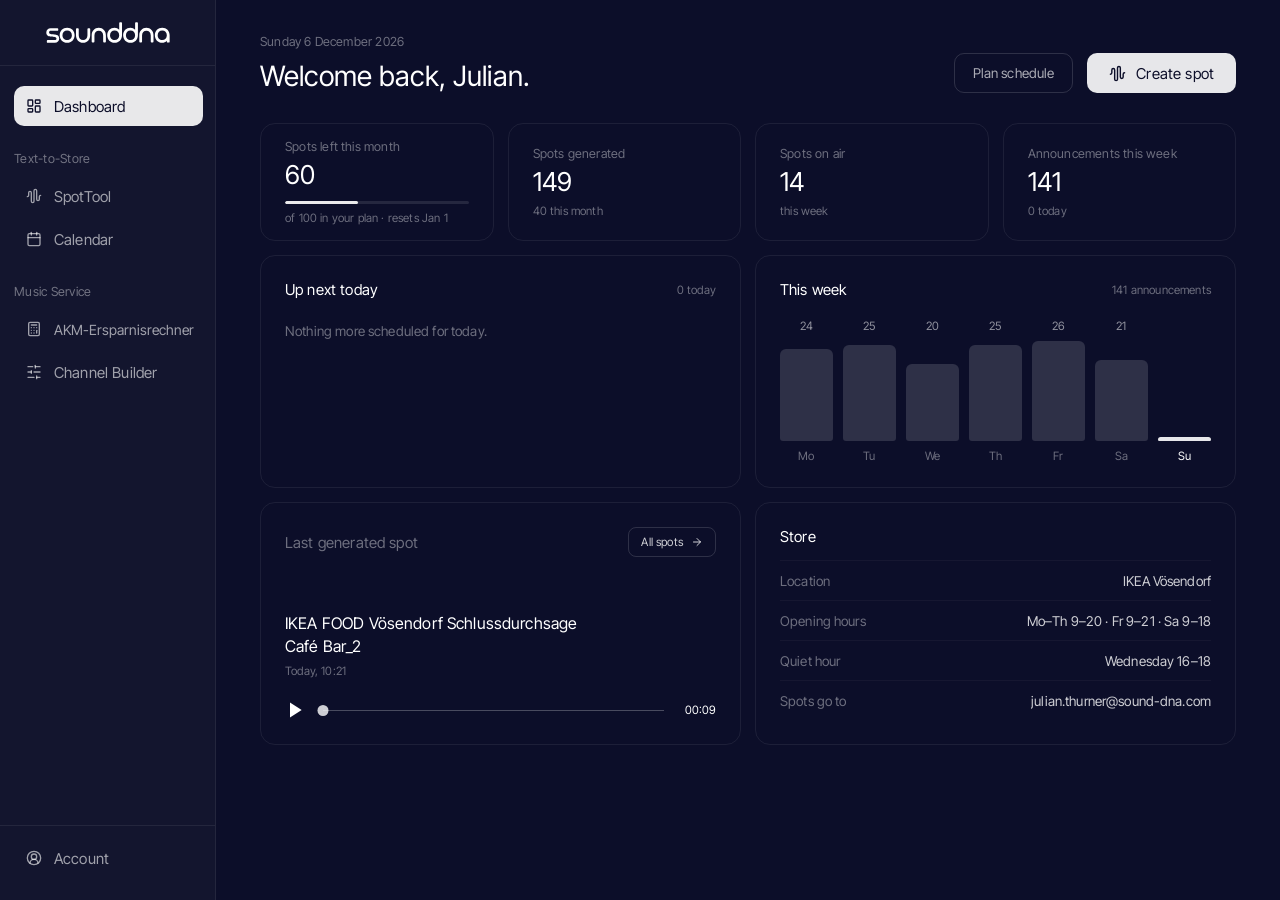
==== index.html @ 96248648 "Channel Builder: full-width character sliders, no Genres step, collapsible details - Character spect" ====
<!DOCTYPE html>
<html lang="en">
<head>
  <meta charset="UTF-8">
  <meta name="viewport" content="width=device-width, initial-scale=1.0">
  <title>SpotTool – sounddna</title>
  <link rel="preconnect" href="https://fonts.googleapis.com">
  <link rel="preconnect" href="https://fonts.gstatic.com" crossorigin>
  <link href="https://fonts.googleapis.com/css2?family=Inter+Tight:wght@400&display=swap" rel="stylesheet">
  <link rel="stylesheet" href="css/tokens.css">
  <link rel="stylesheet" href="css/base.css">
  <link rel="stylesheet" href="css/creation.css">
  <link rel="stylesheet" href="css/calendar.css">
  <link rel="stylesheet" href="css/account.css">
  <link rel="stylesheet" href="css/home.css">
  <link rel="stylesheet" href="css/akm.css">
  <link rel="stylesheet" href="css/channel.css">
  <link rel="stylesheet" href="css/login.css">
</head>
<body>

  <!-- ============ ICON-SPRITE (lucide) – wird per <use href="#i-…"> referenziert ============ -->
  <svg class="sprite" aria-hidden="true">
    <!-- Dashboard-Icon: Lucide „layout-dashboard“ -->
    <symbol id="i-dashboard" viewBox="0 0 24 24"><rect width="7" height="9" x="3" y="3" rx="1"/><rect width="7" height="5" x="14" y="3" rx="1"/><rect width="7" height="9" x="14" y="12" rx="1"/><rect width="7" height="5" x="3" y="16" rx="1"/></symbol>
    <symbol id="i-wave" viewBox="0 0 24 24"><path d="M2 13a2 2 0 0 0 2-2V7a2 2 0 0 1 4 0v13a2 2 0 0 0 4 0V4a2 2 0 0 1 4 0v13a2 2 0 0 0 4 0v-4a2 2 0 0 1 2-2"/></symbol>
    <symbol id="i-gantt" viewBox="0 0 24 24"><path d="M10 6h8"/><path d="M12 16h6"/><path d="M8 11h7"/><path d="M3 3v16a2 2 0 0 0 2 2h16"/></symbol>
    <symbol id="i-calendar" viewBox="0 0 24 24"><path d="M8 2v4"/><path d="M16 2v4"/><rect width="18" height="18" x="3" y="4" rx="2"/><path d="M3 10h18"/></symbol>
    <symbol id="i-user" viewBox="0 0 24 24"><path d="M18 20a6 6 0 0 0-12 0"/><circle cx="12" cy="10" r="4"/><circle cx="12" cy="12" r="10"/></symbol>
    <symbol id="i-panel" viewBox="0 0 24 24"><rect width="18" height="18" x="3" y="3" rx="2"/><path d="M9 3v18"/><path d="m14 9 3 3-3 3"/></symbol>
    <symbol id="i-x" viewBox="0 0 24 24"><path d="M18 6 6 18"/><path d="m6 6 12 12"/></symbol>
    <symbol id="i-plus" viewBox="0 0 24 24"><path d="M5 12h14"/><path d="M12 5v14"/></symbol>
    <symbol id="i-minus" viewBox="0 0 24 24"><path d="M5 12h14"/></symbol>
    <symbol id="i-check" viewBox="0 0 24 24"><path d="M20 6 9 17l-5-5"/></symbol>
    <symbol id="i-alert" viewBox="0 0 24 24"><circle cx="12" cy="12" r="10"/><line x1="12" x2="12" y1="8" y2="12"/><line x1="12" x2="12.01" y1="16" y2="16"/></symbol>
    <symbol id="i-arrow-right" viewBox="0 0 24 24"><path d="M5 12h14"/><path d="m12 5 7 7-7 7"/></symbol>
    <symbol id="i-arrow-up-right" viewBox="0 0 24 24"><path d="M7 7h10v10"/><path d="M7 17 17 7"/></symbol>
    <symbol id="i-chevron-left" viewBox="0 0 24 24"><path d="m15 18-6-6 6-6"/></symbol>
    <symbol id="i-chevron-right" viewBox="0 0 24 24"><path d="m9 18 6-6-6-6"/></symbol>
    <symbol id="i-chevron-up" viewBox="0 0 24 24"><path d="m18 15-6-6-6 6"/></symbol>
    <symbol id="i-chevron-down" viewBox="0 0 24 24"><path d="m6 9 6 6 6-6"/></symbol>
    <symbol id="i-chevrons-down-up" viewBox="0 0 24 24"><path d="m7 20 5-5 5 5"/><path d="m7 4 5 5 5-5"/></symbol>
    <symbol id="i-chevrons-up-down" viewBox="0 0 24 24"><path d="m7 15 5 5 5-5"/><path d="m7 9 5-5 5 5"/></symbol>
    <symbol id="i-search" viewBox="0 0 24 24"><path d="m21 21-4.34-4.34"/><circle cx="11" cy="11" r="8"/></symbol>
    <symbol id="i-send" viewBox="0 0 24 24"><path d="M14.536 21.686a.5.5 0 0 0 .937-.024l6.5-19a.496.496 0 0 0-.635-.635l-19 6.5a.5.5 0 0 0-.024.937l7.93 3.18a2 2 0 0 1 1.112 1.11z"/><path d="m21.854 2.147-10.94 10.939"/></symbol>
    <symbol id="i-kebab" viewBox="0 0 24 24"><circle cx="12" cy="12" r="1"/><circle cx="12" cy="5" r="1"/><circle cx="12" cy="19" r="1"/></symbol>
    <symbol id="i-reuse" viewBox="0 0 24 24"><path d="M3 12a9 9 0 1 0 9-9 9.75 9.75 0 0 0-6.74 2.74L3 8"/><path d="M3 3v5h5"/></symbol>
    <symbol id="i-trash" viewBox="0 0 24 24"><path d="M10 11v6"/><path d="M14 11v6"/><path d="M19 6v14a2 2 0 0 1-2 2H7a2 2 0 0 1-2-2V6"/><path d="M3 6h18"/><path d="M8 6V4a2 2 0 0 1 2-2h4a2 2 0 0 1 2 2v2"/></symbol>
    <symbol id="i-pencil" viewBox="0 0 24 24"><path d="M21.174 6.812a1 1 0 0 0-3.986-3.987L3.842 16.174a2 2 0 0 0-.5.83l-1.321 4.352a.5.5 0 0 0 .623.622l4.353-1.32a2 2 0 0 0 .83-.497z"/><path d="m15 5 4 4"/></symbol>
    <symbol id="i-copy" viewBox="0 0 24 24"><rect width="14" height="14" x="8" y="8" rx="2"/><path d="M4 16c-1.1 0-2-.9-2-2V4c0-1.1.9-2 2-2h10c1.1 0 2 .9 2 2"/></symbol>
    <symbol id="i-lock" viewBox="0 0 24 24"><rect width="18" height="11" x="3" y="11" rx="2"/><path d="M7 11V7a5 5 0 0 1 10 0v4"/></symbol>
    <symbol id="i-infinity" viewBox="0 0 24 24"><path d="M6 16c5 0 7-8 12-8a4 4 0 0 1 0 8c-5 0-7-8-12-8a4 4 0 1 0 0 8"/></symbol>
    <symbol id="i-calculator" viewBox="0 0 24 24"><rect width="16" height="20" x="4" y="2" rx="2"/><line x1="8" x2="16" y1="6" y2="6"/><line x1="16" x2="16" y1="14" y2="18"/><path d="M16 10h.01"/><path d="M12 10h.01"/><path d="M8 10h.01"/><path d="M12 14h.01"/><path d="M8 14h.01"/><path d="M12 18h.01"/><path d="M8 18h.01"/></symbol>
    <symbol id="i-sliders" viewBox="0 0 24 24"><line x1="21" x2="14" y1="4" y2="4"/><line x1="10" x2="3" y1="4" y2="4"/><line x1="21" x2="12" y1="12" y2="12"/><line x1="8" x2="3" y1="12" y2="12"/><line x1="21" x2="16" y1="20" y2="20"/><line x1="12" x2="3" y1="20" y2="20"/><line x1="14" x2="14" y1="2" y2="6"/><line x1="8" x2="8" y1="10" y2="14"/><line x1="16" x2="16" y1="18" y2="22"/></symbol>
    <symbol id="i-bag" viewBox="0 0 24 24"><path d="M6 2 3 6v14a2 2 0 0 0 2 2h14a2 2 0 0 0 2-2V6l-3-4Z"/><path d="M3 6h18"/><path d="M16 10a4 4 0 0 1-8 0"/></symbol>
    <symbol id="i-utensils" viewBox="0 0 24 24"><path d="M3 2v7c0 1.1.9 2 2 2h4a2 2 0 0 0 2-2V2"/><path d="M7 2v20"/><path d="M21 15V2a5 5 0 0 0-5 5v6c0 1.1.9 2 2 2h3Zm0 0v7"/></symbol>
    <symbol id="i-bed" viewBox="0 0 24 24"><path d="M2 20v-8a2 2 0 0 1 2-2h16a2 2 0 0 1 2 2v8"/><path d="M4 10V6a2 2 0 0 1 2-2h12a2 2 0 0 1 2 2v4"/><path d="M12 4v6"/><path d="M2 18h20"/></symbol>
    <symbol id="i-parking" viewBox="0 0 24 24"><rect width="18" height="18" x="3" y="3" rx="2"/><path d="M9 17V7h4a3 3 0 0 1 0 6H9"/></symbol>
    <symbol id="i-building" viewBox="0 0 24 24"><path d="M6 22V4a2 2 0 0 1 2-2h8a2 2 0 0 1 2 2v18Z"/><path d="M6 12H4a2 2 0 0 0-2 2v6a2 2 0 0 0 2 2h2"/><path d="M18 9h2a2 2 0 0 1 2 2v9a2 2 0 0 1-2 2h-2"/><path d="M10 6h4"/><path d="M10 10h4"/><path d="M10 14h4"/><path d="M10 18h4"/></symbol>
    <symbol id="i-logout" viewBox="0 0 24 24"><path d="M9 21H5a2 2 0 0 1-2-2V5a2 2 0 0 1 2-2h4"/><polyline points="16 17 21 12 16 7"/><line x1="21" x2="9" y1="12" y2="12"/></symbol>
    <!-- Player (gefüllt) -->
    <symbol id="i-play" viewBox="0 0 24 24"><polygon points="6 3 20 12 6 21 6 3"/></symbol>
    <symbol id="i-pause" viewBox="0 0 24 24"><rect x="5" y="4" width="4.5" height="16" rx="1.5"/><rect x="14.5" y="4" width="4.5" height="16" rx="1.5"/></symbol>
  </svg>

  <!-- Mobile: Kopfleiste mit Menü-Button -->
  <div class="mobile-bar">
    <button class="mobile-bar__menu" id="mobile-menu" aria-label="Open menu">
      <svg class="icon"><use href="#i-panel"/></svg>
    </button>
    <img class="mobile-bar__logo" src="assets/logo.svg" alt="sounddna">
  </div>
  <div class="sidebar-backdrop" id="sidebar-backdrop"></div>

  <!-- ============ SIDEBAR ============ -->
  <aside class="sidebar" id="sidebar">
    <div class="sidebar__brand">
      <img class="sidebar__logo" src="assets/logo.svg" alt="sounddna">
    </div>

    <nav class="sidebar__nav">
      <button class="nav-item" data-view="home">
        <svg class="icon"><use href="#i-dashboard"/></svg>
        <span>Dashboard</span>
      </button>

      <p class="sidebar__section-label">Text-to-Store</p>

      <button class="nav-item is-active" data-view="spot-creation">
        <svg class="icon"><use href="#i-wave"/></svg>
        <span>SpotTool</span>
        <span class="nav-item__dot" title="Draft in progress"></span>
      </button>

      <button class="nav-item" data-view="calendar">
        <svg class="icon"><use href="#i-calendar"/></svg>
        <span>Calendar</span>
        <span class="nav-item__dot" title="Unsaved changes"></span>
      </button>

      <p class="sidebar__section-label">Music Service</p>

      <button class="nav-item" data-view="akm">
        <svg class="icon"><use href="#i-calculator"/></svg>
        <span>AKM-Ersparnisrechner</span>
      </button>

      <button class="nav-item" data-view="channel">
        <svg class="icon"><use href="#i-sliders"/></svg>
        <span>Channel Builder</span>
      </button>
    </nav>

    <div class="sidebar__bottom">
      <button class="nav-item" data-view="account">
        <svg class="icon"><use href="#i-user"/></svg>
        <span>Account</span>
      </button>
    </div>
  </aside>

  <!-- ============ MAIN ============ -->
  <main class="main">

    <!-- Dashboard -->
    <section class="home-view" data-screen="home" hidden>

      <div class="home-hero">
        <div>
          <p class="home-hero__date" id="home-date"></p>
          <h1 class="home-hero__title">Welcome back, Julian.</h1>
        </div>
        <div class="home-hero__actions">
          <button class="ghost-btn" data-go="calendar">Plan schedule</button>
          <button class="primary-btn primary-btn--small" data-go="spot-creation">
            <svg class="icon"><use href="#i-wave"/></svg>
            Create spot
          </button>
        </div>
      </div>

      <div class="home-stats" id="home-stats"></div>

      <div class="home-grid">
        <section class="home-card">
          <div class="home-card__head">
            <h2 class="home-card__title">Up next today</h2>
            <span class="home-card__meta" id="home-today-count"></span>
          </div>
          <div class="home-next" id="home-next"></div>
        </section>

        <section class="home-card">
          <div class="home-card__head">
            <h2 class="home-card__title">This week</h2>
            <span class="home-card__meta" id="home-week-total"></span>
          </div>
          <div class="home-chart" id="home-chart"></div>
        </section>

        <section class="home-card">
          <div class="home-card__head">
            <h2 class="home-card__title home-card__title--soft">Last generated spot</h2>
            <button class="ghost-btn ghost-btn--sm" data-go="spot-creation">
              All spots
              <svg class="icon"><use href="#i-arrow-right"/></svg>
            </button>
          </div>
          <div class="home-last" id="home-last"></div>
        </section>

        <section class="home-card">
          <div class="home-card__head">
            <h2 class="home-card__title">Store</h2>
          </div>
          <div class="acc-row"><span class="acc-row__label">Location</span><span class="acc-row__value" id="home-location"></span></div>
          <div class="acc-row"><span class="acc-row__label">Opening hours</span><span class="acc-row__value" id="home-hours"></span></div>
          <div class="acc-row"><span class="acc-row__label">Quiet hour</span><span class="acc-row__value" id="home-quiet"></span></div>
          <div class="acc-row"><span class="acc-row__label">Spots go to</span><span class="acc-row__value">julian.thurner@sound-dna.com</span></div>
        </section>
      </div>

    </section>

    <!-- Spot Creation -->
    <section class="creation-view" data-screen="creation">

      <p class="recipient-line">
        <span class="recipient-line__label">Spots go to</span>
        <span class="recipient-line__name">Julian Thurner</span>
        <span class="recipient-line__sep">·</span>
        <span class="recipient-line__email">julian.thurner@sound-dna.com</span>
      </p>

      <div class="creation-block" id="creation-block">

      <div class="creation-toolbar">
        <button class="ghost-btn ghost-btn--sm" id="composer-clear" type="button">
          <svg class="icon"><use href="#i-x"/></svg>
          Clear all
        </button>
      </div>

      <div class="title-field">
        <label class="title-field__label" for="spot-title">Title</label>
        <input class="title-field__input" id="spot-title" type="text" placeholder="Enter your Title here..." autocomplete="off" value="IKEA Family Angebot RIAN Beistelltisch">
      </div>

      <div class="lang-block">
        <p class="lang-block__label" id="first-lang-label">First Language</p>
        <textarea class="lang-block__textarea" id="text-first" rows="1" spellcheck="false" placeholder="Write your announcement here..." aria-labelledby="first-lang-label">Liebe IKEA Kundin, lieber IKEA Kunde!
Entdecke jede Woche ein neues Angebot für IKEA Family Mitglieder. RIAN, Beistelltisch um nur € 9,99 statt um € 29,99. Das und viele weitere Angebote findest du unter ikea.at/Vösendorf.
Lebe Smart!</textarea>
      </div>

      <button class="lang-toggle" id="lang-toggle" aria-expanded="true" aria-controls="second-lang-area">
        <span class="lang-toggle__line"></span>
        <svg class="icon lang-toggle__icon" id="lang-toggle-icon"><use href="#i-minus"/></svg>
        <span class="lang-toggle__label">Second Language</span>
        <span class="lang-toggle__line"></span>
      </button>

      <div class="collapse lang-collapse is-open" id="second-lang-area">
        <div class="collapse__inner">
          <div class="lang-block">
            <p class="lang-block__label" id="second-lang-label">Second Language</p>
            <textarea class="lang-block__textarea" id="text-second" rows="1" spellcheck="false" placeholder="Write your announcement in the second language here..." aria-labelledby="second-lang-label">Dear IKEA customer!
Discover a new offer for IKEA Family members every week. RIAN side table for only € 9.99 instead of € 29.99. Find this and many more offers at ikea.at/Vösendorf.
Lebe Smart!</textarea>
          </div>
        </div>
      </div>

      <div class="composer__footer">
        <div class="composer__stats">
          <span id="composer-words"></span>
          <span id="composer-duration"></span>
        </div>
        <!-- EXTRA: Create-Button -->
        <button class="primary-btn" id="create-btn">
          <svg class="icon"><use href="#i-wave"/></svg>
          <span>Create Spot</span>
        </button>
      </div>

      </div>

      <p class="ai-note">Spots are generated with AI voices. Mistakes can happen – always listen to the result and double-check names, prices and dates before scheduling.</p>

    </section>

    <!-- Calendar: Spots aus der Palette einplanen -->
    <section class="calendar-view" data-screen="calendar" hidden>
      <!-- schmaler Streifen oben: der Kalender scrollt darunter weg -->
      <div class="cal-head" aria-hidden="true"></div>
      <div class="cal-layout">
        <div class="cal-main">
          <div class="cal-grid" id="cal-grid"></div>
          <!-- unten mittig über dem Kalender: Woche wechseln, darüber bei
               ungespeicherten Änderungen eine eigene Leiste -->
          <div class="cal-bars">
            <div class="cal-unsaved" id="cal-unsaved" aria-hidden="true">
              <div class="cal-unsaved__bar">
                <svg class="icon cal-unsaved__icon"><use href="#i-alert"/></svg>
                <span class="cal-unsaved__text">Unsaved changes</span>
                <button class="ghost-btn ghost-btn--sm cal-unsaved__discard" id="cal-discard" type="button" tabindex="-1">Discard</button>
                <button class="ghost-btn ghost-btn--sm ghost-btn--invert" id="cal-save" type="button" tabindex="-1">Save</button>
              </div>
            </div>
            <div class="cal-weekbar">
              <button class="cal-week__nav" id="cal-prev" aria-label="Previous week" data-tip="Previous week">
                <svg class="icon"><use href="#i-chevron-left"/></svg>
              </button>
              <div class="cal-week__jump field--date">
                <button class="cal-week__label" id="cal-range" type="button" aria-label="Jump to date"></button>
              </div>
              <button class="cal-week__nav" id="cal-next" aria-label="Next week" data-tip="Next week">
                <svg class="icon"><use href="#i-chevron-right"/></svg>
              </button>
              <span class="cal-weekbar__divider"></span>
              <button class="cal-today" id="cal-today">Today</button>
            </div>
          </div>
        </div>
        <aside class="cal-tray" id="cal-tray">
          <div class="dropdown cal-store" id="cal-store" hidden></div>
          <p class="cal-tray__title">Scheduling Spots</p>
          <div class="cal-tray__search">
            <svg class="icon"><use href="#i-search"/></svg>
            <input type="text" id="cal-tray-search" placeholder="Search..." autocomplete="off">
          </div>
          <div class="cal-tray__list" id="cal-tray-list"></div>
          <p class="cal-tray__empty" id="cal-tray-empty" hidden></p>
          <div class="cal-tray__settings" id="cal-tray-settings" hidden></div>
        </aside>
      </div>
    </section>

    <!-- AKM-Ersparnisrechner: Schritt 1 AKM-Kosten pro Jahr, Schritt 2 Vergleich
         mit sounddna (Texte deutsch, die Hinweise bei den Ergebnissen sind
         Pflichttexte und bleiben wörtlich) -->
    <section class="akm-view" data-screen="akm" lang="de" hidden>
      <div class="akm-field">
        <p class="akm-field__label">Branche</p>
        <div class="tiles tiles--5" id="akm-branche"></div>
      </div>

      <!-- Regler auf logarithmischer Skala, die Zahl daneben bleibt tippbar
           (auch über das Regler-Ende hinaus) -->
      <div class="akm-field">
        <div class="akm-field__head">
          <label class="akm-field__label" for="akm-input" id="akm-input-label"></label>
          <input class="akm-input" id="akm-input" type="text" inputmode="numeric" autocomplete="off">
        </div>
        <input class="range" id="akm-regler" type="range" min="0" max="1000" step="1" aria-labelledby="akm-input-label">
        <p class="akm-field__hint" id="akm-hint" hidden></p>
      </div>

      <div class="akm-result is-empty" id="akm-result">
        <p class="akm-field__label">AKM-Kosten</p>
        <p class="akm-result__value" aria-live="polite">
          <span>ca.</span>
          <span class="akm-result__amount" id="akm-amount">– €</span>
          <span>pro Jahr</span>
        </p>
        <p class="akm-note">Richtwert auf Basis des Gesamtvertrags AKM/VVAT, Stand <span id="akm-stand"></span>, netto pro Jahr. Die tatsächliche Einstufung legt die AKM fest.</p>

        <button class="more-toggle akm-more" id="akm-more" type="button" aria-expanded="false" aria-controls="akm-annahmen">
          <span>Annahmen</span>
          <svg class="icon"><use href="#i-chevron-down"/></svg>
        </button>
        <div class="collapse" id="akm-annahmen">
          <div class="collapse__inner">
            <ul class="akm-list">
              <li>WKO-Mitglied, es gilt also der Gesamtvertrag AKM/VVAT.</li>
              <li>Jährliche Vorauszahlung. Der Rabatt von 20&nbsp;% wirkt nur im Handel.</li>
              <li>Musik von Tonträger oder Streaming, also 23&nbsp;% LSG-Zuschlag. Kopierentgelte werden nie eingerechnet.</li>
              <li>5&nbsp;% VVAT-Beitrag.</li>
              <li>Gastronomie: Tarifgruppe B, 6 Öffnungstage pro Woche, Belegung 2 Gäste pro Platz und Tag. Das ist ein angenommener Durchschnittsbetrieb, das Ergebnis also ein Durchschnittswert.</li>
            </ul>
          </div>
        </div>
      </div>

      <!-- Schritt 2: Gegenüberstellung mit sounddna. Unser Preis ist noch
           provisorisch (SDNA_PREIS in js/akm.js) -->
      <div class="akm-field akm-field--step">
        <div class="akm-field__head">
          <label class="akm-field__label" for="akm-dienst">Bisheriger Musikdienst in € pro Monat</label>
          <input class="akm-input" id="akm-dienst" type="text" inputmode="numeric" autocomplete="off" placeholder="0">
        </div>
      </div>

      <div class="akm-result akm-compare is-empty" id="akm-compare">
        <div class="akm-compare__cols">
          <div>
            <p class="akm-field__label">Bisher</p>
            <p class="akm-compare__sum" id="akm-bisher">– €</p>
            <p class="akm-compare__parts" id="akm-bisher-parts"></p>
          </div>
          <div>
            <p class="akm-field__label">Mit sounddna</p>
            <p class="akm-compare__sum" id="akm-sdna">– €</p>
            <p class="akm-compare__parts">Das von sounddna gelieferte Repertoire ist <span class="akm-nowrap">AKM-frei.</span></p>
          </div>
        </div>

        <p class="akm-field__label" id="akm-diff-label">Ersparnis</p>
        <p class="akm-result__value" aria-live="polite">
          <span>ca.</span>
          <span class="akm-result__amount" id="akm-diff">– €</span>
          <span>pro Jahr</span>
        </p>
        <p class="akm-note">Die Ersparnis gilt nur, wenn am Standort keine andere lizenzpflichtige Musikquelle läuft, zum Beispiel Radio, TV mit Ton oder Live-Musik.</p>
      </div>
    </section>

    <!-- Channel Builder: Branche → Teilbereich → Klangraum → Genres, daneben
         der Steckbrief, der sich bei jeder Änderung sofort aktualisiert -->
    <section class="cb-view" data-screen="channel" lang="de" hidden>
      <div class="cb-layout">
        <div class="cb-steps">

          <section class="cb-step">
            <h2 class="cb-step__title"><span class="cb-step__num">1</span>Branche</h2>
            <div class="tiles" id="cb-branchen"></div>
          </section>

          <!-- Schritte 2 bis 4 klappen auf, sobald eine Branche gewählt ist -->
          <div class="collapse" id="cb-more">
            <div class="collapse__inner">

              <section class="cb-step">
                <h2 class="cb-step__title"><span class="cb-step__num">2</span>Teilbereich</h2>
                <div class="cb-chips" id="cb-teilbereiche"></div>
                <div class="cb-sub" id="cb-flaeche" hidden>
                  <p class="cb-label">Fläche</p>
                  <div class="cb-chips" id="cb-flaechen"></div>
                </div>
              </section>

              <section class="cb-step">
                <h2 class="cb-step__title"><span class="cb-step__num">3</span>Klangraum</h2>

                <div class="cb-slider">
                  <div class="cb-slider__head">
                    <label class="cb-label" for="cb-energie">Energie</label>
                    <span class="cb-level" id="cb-energie-level"></span>
                  </div>
                  <div class="cb-slider__track" id="cb-energie-track">
                    <input class="range" id="cb-energie" type="range" min="0" max="100" step="any" value="50">
                  </div>
                  <div class="cb-poles"><span>ruhig</span><span>belebt</span></div>
                </div>

                <div class="cb-slider">
                  <div class="cb-slider__head"><label class="cb-label" for="cb-stimmung">Stimmung</label></div>
                  <div class="cb-slider__track">
                    <input class="range" id="cb-stimmung" type="range" min="0" max="100" step="1" value="50">
                  </div>
                  <div class="cb-poles"><span data-tag="warm">dezent und warm</span><span>hell und strahlend</span></div>
                </div>

                <div class="cb-slider">
                  <div class="cb-slider__head"><label class="cb-label" for="cb-modern">Modernität</label></div>
                  <div class="cb-slider__track">
                    <input class="range" id="cb-modern" type="range" min="0" max="100" step="1" value="50">
                  </div>
                  <div class="cb-poles"><span data-tag="vintage">zeitlos und klassisch</span><span data-tag="futuristic">jung und aktuell</span></div>
                </div>

                <!-- Charakter als Spektren; warm, vintage und futuristic kommen
                     aus Stimmung und Modernität (kein eigener Regler) -->
                <div class="cb-sub">
                  <p class="cb-label">Charakter</p>
                  <div class="cb-spektren" id="cb-charakter"></div>
                </div>
              </section>

              <!-- Ergebnis, provisorisch: der fertige Channel mit Dummy-Tracks -->
              <section class="cb-step">
                <h2 class="cb-step__title"><span class="cb-step__num">4</span>Channel</h2>
                <div class="cb-channel">
                  <div class="cb-channel__head">
                    <div class="cb-channel__cover" id="cb-cover"><svg class="icon"><use href="#i-wave"/></svg></div>
                    <div class="cb-channel__info">
                      <p class="cb-channel__name" id="cb-channel-name"></p>
                      <p class="cb-channel__meta" id="cb-channel-meta"></p>
                      <div class="cb-channel__player">
                        <button class="play-btn" id="cb-play" type="button" aria-label="Play"><svg class="icon icon--filled"><use href="#i-play"/></svg></button>
                        <div class="slider" id="cb-slider"><div class="slider__track"></div><div class="slider__progress"></div><div class="slider__thumb"></div></div>
                        <span class="cb-channel__time" id="cb-time"></span>
                      </div>
                    </div>
                  </div>

                  <button class="more-toggle cb-details-toggle" id="cb-details-toggle" type="button" aria-expanded="false" aria-controls="cb-details">
                    <span>Details</span>
                    <svg class="icon"><use href="#i-chevron-down"/></svg>
                  </button>
                  <div class="collapse" id="cb-details">
                    <div class="collapse__inner">
                      <div class="cb-channel__facts">
                        <div><p class="cb-label">Genres</p><div class="cb-tags" id="cb-channel-genres"></div></div>
                        <div><p class="cb-label">Charakter</p><div class="cb-tags" id="cb-channel-moods"></div></div>
                        <div><p class="cb-label">Energie</p><p class="cb-channel__fact" id="cb-channel-energie"></p></div>
                        <div><p class="cb-label">BPM</p><p class="cb-channel__fact" id="cb-channel-bpm"></p></div>
                      </div>
                    </div>
                  </div>

                  <ol class="cb-tracks" id="cb-tracks"></ol>
                </div>
              </section>

            </div>
          </div>
        </div>

        <!-- Steckbrief vorerst ausgeblendet – „hidden“ entfernen, dann steht er
             wieder rechts neben den Schritten -->
        <aside class="cb-sheet" hidden>
          <h2 class="cb-step__title"><span class="cb-step__num">5</span>Steckbrief</h2>
          <p class="cb-sheet__name" id="cb-name">–</p>
          <p class="cb-sheet__where" id="cb-where"></p>

          <div class="cb-row">
            <span class="cb-row__label">Genre-Mix</span>
            <div class="cb-mix" id="cb-mix"></div>
          </div>
          <div class="cb-row">
            <span class="cb-row__label">Charakter-Moods</span>
            <div class="cb-tags" id="cb-moods"></div>
          </div>
          <div class="cb-row">
            <span class="cb-row__label">Raster-Spalte</span>
            <span class="cb-row__value" id="cb-spalte"></span>
          </div>

          <div class="cb-levels" id="cb-levels"></div>
        </aside>
      </div>
    </section>

    <!-- Account -->
    <section class="account-view" data-screen="account" hidden>

      <!-- Das Foto lädt eager, damit es beim Öffnen der Ansicht schon da ist;
           --banner-image in tokens.css ist der Fallback, falls es fehlschlägt -->
      <div class="account-banner">
        <img class="account-banner__img" src="https://commons.wikimedia.org/wiki/Special:FilePath/IKEA_%288020223012%29.jpg?width=1600" alt="" loading="eager" decoding="async" onerror="this.remove()">
        <div class="account-banner__shade"></div>
        <div class="account-banner__content">
          <h1 class="account-banner__title">IKEA Vösendorf</h1>
        </div>
      </div>

      <div class="account-grid">

        <section class="acc-card">
          <h2 class="acc-card__title">Profile</h2>
          <div class="acc-row"><span class="acc-row__label">Name</span><span class="acc-row__value">Julian Thurner</span></div>
          <div class="acc-row"><span class="acc-row__label">E-Mail</span><span class="acc-row__value">julian.thurner@sound-dna.com</span></div>
          <div class="acc-row"><span class="acc-row__label">Last logged in</span><span class="acc-row__value" id="acc-last-login"></span></div>
          <div class="acc-row"><span class="acc-row__label">Role</span><div class="dropdown acc-role" id="acc-role"></div></div>
          <div class="acc-card__actions">
            <button class="ghost-btn ghost-btn--danger" id="acc-logout">
              <svg class="icon"><use href="#i-logout"/></svg>
              Log out
            </button>
          </div>
        </section>

        <section class="acc-card">
          <h2 class="acc-card__title">Password</h2>
          <p class="acc-text">We will send a secure link to your e-mail address. The link is valid for 30 minutes.</p>
          <div class="acc-card__actions">
            <button class="primary-btn primary-btn--small" id="pw-request">Change password</button>
          </div>
        </section>

        <section class="acc-card acc-card--wide acc-card--attention" id="mfa-card">
          <div class="acc-card__head">
            <h2 class="acc-card__title">Two-factor authentication</h2>
            <span class="acc-status" id="mfa-status">Recommended</span>
          </div>

          <div id="mfa-off">
            <p class="acc-text">Protect your account with a one-time code from an authenticator app.</p>
            <div class="acc-card__actions">
              <button class="primary-btn primary-btn--small" id="mfa-start">Set up</button>
            </div>
          </div>

          <div id="mfa-step1" hidden>
            <p class="acc-text">Scan the code with your authenticator app or enter the key manually.</p>
            <div class="mfa-setup">
              <div class="mfa-qr" id="mfa-qr" aria-hidden="true"></div>
              <div class="mfa-key">
                <p class="mfa-key__label">Setup key</p>
                <code class="mfa-key__code">SDNA K7QX 2M9P L4WT</code>
              </div>
            </div>
            <div class="acc-card__actions">
              <button class="cancel-btn" id="mfa-cancel">Cancel</button>
              <button class="primary-btn primary-btn--small" id="mfa-next">Next</button>
            </div>
          </div>

          <div id="mfa-step2" hidden>
            <p class="acc-text">Enter the 6-digit code from your app to confirm.</p>
            <div class="mfa-code" id="mfa-code">
              <input inputmode="numeric" maxlength="1"><input inputmode="numeric" maxlength="1"><input inputmode="numeric" maxlength="1">
              <input inputmode="numeric" maxlength="1"><input inputmode="numeric" maxlength="1"><input inputmode="numeric" maxlength="1">
            </div>
            <div class="acc-card__actions">
              <button class="cancel-btn" id="mfa-back">Back</button>
              <button class="primary-btn primary-btn--small" id="mfa-verify">Verify</button>
            </div>
          </div>

          <div id="mfa-on" hidden>
            <p class="acc-text">Two-factor authentication is active. Keep these backup codes somewhere safe:</p>
            <div class="mfa-backup" id="mfa-backup"></div>
            <div class="acc-card__actions">
              <button class="ghost-btn ghost-btn--danger" id="mfa-disable">Disable</button>
            </div>
          </div>
    </section>

      </div>

      <div class="legal-footer">
        <button class="legal-link" data-legal="imprint">Imprint</button>
        <button class="legal-link" data-legal="privacy">Privacy Policy</button>
        <button class="legal-link" data-legal="licenses">Licenses</button>
      </div>
    </section>

  </main>

  <!-- ============ HISTORY ============ -->
  <aside class="history">
    <h1 class="history__heading" id="history-heading">Creation History</h1>

    <div class="history__toolbar">
      <div class="history__search">
        <svg class="icon"><use href="#i-search"/></svg>
        <input type="text" id="history-search" placeholder="Search..." autocomplete="off">
      </div>
    </div>

    <div class="history__list" id="history-list"></div>
    <p class="history__empty" id="history-empty" hidden></p>
  </aside>

  <!-- Login -->
  <div class="login" id="login">
    <div class="login__inner">
      <img class="login__logo" src="assets/logo.svg" alt="sounddna">

      <h1 class="login__title">Log into your account</h1>
      <p class="login__sub">Use your e-mail address and password</p>

      <div class="login__form">
        <div class="login__field">
          <span class="login__label">E-Mail</span>
          <input type="email" id="login-email" placeholder="Enter e-mail" autocomplete="username" value="julian.thurner@sound-dna.com">
        </div>
        <div class="login__field">
          <span class="login__label">Password</span>
          <input type="password" id="login-password" placeholder="Enter password" autocomplete="current-password">
        </div>
        <button class="login__submit" id="login-submit">
          <span>Log in</span>
          <svg class="icon"><use href="#i-arrow-right"/></svg>
        </button>
        <button class="login__forgot" id="login-forgot">Forgot password?</button>
      </div>

      <div class="login__footer">
        <button class="legal-link" data-legal="imprint">Imprint</button><button class="legal-link" data-legal="privacy">Privacy Policy</button><button class="legal-link" data-legal="licenses">Licenses</button>
      </div>
    </div>
  </div>

  <!-- Calendar: Audio eines Spots austauschen (wie „Choose audio“ im alten Scheduler) -->
  <div class="lightbox" id="audio-picker" hidden>
    <div class="lightbox__panel" role="dialog" aria-modal="true">
      <div class="lightbox__head">
        <h2 class="lightbox__title">Choose audio</h2>
        <button class="lightbox__close" id="audio-picker-close" aria-label="Close" data-tip="Close" data-tip-pos="bottom">
          <svg class="icon"><use href="#i-x"/></svg>
        </button>
      </div>
      <div class="lightbox__search">
        <svg class="icon"><use href="#i-search"/></svg>
        <input type="text" id="audio-picker-search" placeholder="Search spots..." autocomplete="off">
      </div>
      <div class="lightbox__list" id="audio-picker-list"></div>
    </div>
  </div>

  <!-- Impressum / Datenschutz / Lizenzen -->
  <div class="lightbox" id="legal" hidden>
    <div class="lightbox__panel lightbox__panel--doc" role="dialog" aria-modal="true">
      <div class="lightbox__head">
        <h2 class="lightbox__title" id="legal-title">Imprint</h2>
        <button class="lightbox__close" id="legal-close" aria-label="Close" data-tip="Close" data-tip-pos="bottom">
          <svg class="icon"><use href="#i-x"/></svg>
        </button>
      </div>
      <div class="legal-body">

        <article class="legal-doc" data-doc="imprint">
          <p class="legal-note">Information according to § 5 ECG (Austria) / § 5 TMG (Germany).</p>
          <h3>Company</h3>
          <p>sound.dna music GmbH<br>Neubaugürtel 7–9/2/11<br>1150 Vienna<br>Austria</p>
          <h3>Represented by</h3>
          <p>[Managing Director]</p>
          <h3>Contact</h3>
          <p>Phone: [+43 …]<br>E-mail: [office@sound-dna.com]</p>
          <h3>Commercial register</h3>
          <p>Registered in the Austrian commercial register.<br>Court of registration: [Handelsgericht Wien]<br>Registration number: [FN XXXXXX x]</p>
          <h3>VAT ID</h3>
          <p>[ATU XXXXXXXX]</p>
          <h3>Responsible for content</h3>
          <p>[Name]</p>
        </article>

        <article class="legal-doc" data-doc="privacy" hidden>
          <h3>1. Controller</h3>
          <p>sound.dna music GmbH, Neubaugürtel 7–9/2/11, 1150 Vienna, Austria · [office@sound-dna.com] · [+43 …]</p>

          <h3>2. What data we process</h3>
          <h4>2.1 Registration &amp; login (Firebase Authentication)</h4>
          <p>E-mail address, technical login data (tokens, last sign-in).<br>
          Legal basis: Art. 6(1)(b) GDPR (performance of contract).<br>
          Provider: Google Ireland Ltd., Gordon House, Barrow Street, Dublin 4, Ireland. Transfers to the USA are based on Standard Contractual Clauses (SCC) pursuant to Art. 46 GDPR.<br>
          Retention: until the account is deleted.</p>
          <h4>2.2 Spot creation</h4>
          <p>When a spot is created we process: name of the client, e-mail address, spot title, script text (announcement), creation timestamp.<br>
          Legal basis: Art. 6(1)(b) GDPR (performance of contract) and Art. 6(1)(f) GDPR (legitimate interest – provision of the service).<br>
          Storage: PostgreSQL database, [server location], Germany/EU.<br>
          Retention: [X months/years].</p>
          <h4>2.3 Generated audio files</h4>
          <p>Generated MP3 files are stored on Hetzner Object Storage (S3), server location Germany (Nuremberg / Falkenstein). Retention: [X months]. Access only via signed, time-limited URLs.</p>
          <h4>2.4 Text-to-speech processing (ElevenLabs)</h4>
          <p>The script text you enter is transmitted to ElevenLabs Inc., USA, for automatic speech synthesis (TTS).<br>
          Legal basis: Art. 6(1)(b) GDPR; transfers to the USA are based on Standard Contractual Clauses (SCC).<br>
          ElevenLabs processes the text to generate the audio and deletes it in accordance with its privacy policy: elevenlabs.io/privacy</p>
          <h4>2.5 Usage statistics / dashboard</h4>
          <p>Number of created/confirmed spots (aggregated, anonymised). Legal basis: Art. 6(1)(f) GDPR (legitimate interest).</p>
          <h4>2.6 Log data</h4>
          <p>IP addresses and request logs (security logging). Retention: max. 30 days. Legal basis: Art. 6(1)(f) GDPR.</p>

          <h3>3. Processors and recipients</h3>
          <p>Google Ireland Ltd. (Firebase) – authentication – EU/USA – SCC<br>
          ElevenLabs Inc. – text-to-speech – USA – SCC<br>
          Hetzner Online GmbH – file storage (S3) – Germany<br>
          [n8n hosting] – workflow automation – [EU?] – SCC where applicable</p>

          <h3>4. Cookies &amp; local storage</h3>
          <p>Only technically necessary storage is used: the Firebase Auth session token (local storage) to keep you signed in (Art. 6(1)(f) GDPR – no consent required). SpotTool uses no tracking cookies, no analytics tools and no social media tracking, so no cookie banner is required.</p>

          <h3>5. Your rights</h3>
          <p>You have the right to access (Art. 15), rectification (Art. 16), erasure (Art. 17), restriction of processing (Art. 18), data portability (Art. 20) and objection (Art. 21 GDPR). Requests to: [privacy@sound-dna.com]</p>

          <h3>6. Data security</h3>
          <p>Encrypted transfer via HTTPS/TLS, Firebase JWT authentication for all API endpoints, rate limiting and brute-force protection, signed time-limited S3 URLs, API-key authentication for the admin area, PostgreSQL with restricted network access (Docker-internal).</p>

          <h3>7. Data protection officer</h3>
          <p>[If required: name and contact of the DPO. If not required: "Not legally required – please address requests to [e-mail]."]</p>

          <h3>8. Supervisory authority</h3>
          <p>Austria: Datenschutzbehörde (dsb.gv.at). Germany: the state authority responsible for your federal state.</p>

          <h3>9. Changes to this policy</h3>
          <p>Last updated: [date]</p>
        </article>

        <article class="legal-doc" data-doc="licenses" hidden>
          <p>This project is built on the work of a great community. We thank all developers whose open-source libraries we are allowed to use for this tool.</p>
          <div class="license-grid">
            <div class="license-box"><span>Vue.js</span><span class="license-box__type">MIT License</span></div>
            <div class="license-box"><span>Firebase (Google)</span><span class="license-box__type">Apache License 2.0</span></div>
            <div class="license-box"><span>Lucide Icons</span><span class="license-box__type">ISC License</span></div>
            <div class="license-box"><span>Vite</span><span class="license-box__type">MIT License</span></div>
            <div class="license-box"><span>Bootstrap</span><span class="license-box__type">MIT License</span></div>
            <div class="license-box"><span>FullCalendar</span><span class="license-box__type">MIT License</span></div>
            <div class="license-box"><span>Express.js</span><span class="license-box__type">MIT License</span></div>
            <div class="license-box"><span>Axios</span><span class="license-box__type">MIT License</span></div>
            <div class="license-box"><span>Postgres.js</span><span class="license-box__type">MIT License</span></div>
            <div class="license-box"><span>date-fns</span><span class="license-box__type">MIT License</span></div>
          </div>

          <p class="legal-note legal-note--spaced">Note: This software project is proprietary. The licences listed above refer exclusively to the third-party libraries and components used.</p>
        </article>

      </div>
    </div>
  </div>

  <!-- Bestätigungsdialog -->
  <div class="modal-backdrop" id="modal" hidden>
    <div class="modal" role="dialog" aria-modal="true">
      <p class="modal__title" id="modal-title"></p>
      <p class="modal__text" id="modal-text"></p>
      <div class="modal__actions">
        <button class="cancel-btn" id="modal-cancel"></button>
        <button class="primary-btn primary-btn--small" id="modal-confirm"></button>
      </div>
    </div>
  </div>

  <!-- Meldungen rechts oben -->
  <div class="toasts" id="toasts" aria-live="polite"></div>

  <!-- Template: Creation-Karte -->
  <template id="card-template">
    <article class="card">
      <div class="card__top">
        <span class="card__date"></span>
        <span class="badge badge--pending" hidden>Generating<span class="badge__dots"></span></span>
        <span class="badge badge--new" hidden>New</span>
        <span class="badge badge--ready" hidden>
          <svg class="icon"><use href="#i-check"/></svg>
          Ready
        </span>
        <span class="badge badge--scheduled" hidden>
          <svg class="icon"><use href="#i-gantt"/></svg>
          Scheduled
        </span>
        <span class="badge badge--received" hidden>
          <svg class="icon"><use href="#i-send"/></svg>
          Received
        </span>
        <div class="card__menu-wrap">
          <button class="kebab" aria-label="Options" data-tip="Options" aria-haspopup="menu">
            <svg class="icon"><use href="#i-kebab"/></svg>
          </button>
          <div class="context-menu" role="menu" hidden>
            <button class="context-menu__item" role="menuitem" data-action="receive">
              <svg class="icon"><use href="#i-send"/></svg>
              Receive
            </button>
            <button class="context-menu__item" role="menuitem" data-action="ready">
              <svg class="icon"><use href="#i-calendar"/></svg>
              <span class="context-menu__label">Ready for Schedule</span>
            </button>
            <button class="context-menu__item" role="menuitem" data-action="reuse">
              <svg class="icon"><use href="#i-reuse"/></svg>
              Re-Use
            </button>
            <button class="context-menu__item" role="menuitem" data-action="delete">
              <svg class="icon"><use href="#i-trash"/></svg>
              Delete
            </button>
          </div>
        </div>
      </div>

      <div class="card__title-row">
        <h2 class="card__title"></h2>
        <span class="badge badge--failed" hidden>Failed</span>
        <span class="card__deleted-note">Announcement was deleted</span>
      </div>

      <div class="card__pending"><div class="card__pending-bar"></div></div>

      <div class="card__player">
        <button class="play-btn" aria-label="Play">
          <svg class="icon icon--filled"><use href="#i-play"/></svg>
        </button>
        <div class="slider">
          <div class="slider__track"></div>
          <div class="slider__progress"></div>
          <div class="slider__thumb"></div>
        </div>
        <span class="card__time"></span>
      </div>
    </article>
  </template>

  <script src="js/app.js"></script>
  <script src="js/plan.js"></script>
  <script src="js/creation.js"></script>
  <script src="js/calendar.js"></script>
  <script src="js/account.js"></script>
  <script src="js/home.js"></script>
  <script src="js/akm.js"></script>
  <script src="js/channel.js"></script>
  <script src="js/login.js"></script>
</body>
</html>
---- css/tokens.css ----
/* ================================================================
   TOKENS – zentrale Design-Variablen für alle Bereiche
   Hier mit Farben, Schriftgrößen, Spationierung, Hairlines,
   Radien, Schatten und Easing spielen – gilt überall.
   ================================================================ */
:root {
  /* ---- Flächen: vier entsättigte Blaus, ein Off-White – mehr gibt es nicht ---- */
  --dunkelblau:     #0c0e29;                 /* Seite */
  --mittelblau:     #191b33;                 /* Eingabefelder, Dialoge */
  --card-bg:        #1d1f38;                 /* Karten */
  --menu-blau:      #262840;                 /* Menüs, Toasts, Dropdowns */
  --sidebar-bg:     color-mix(in srgb, var(--mittelblau) 50%, var(--dunkelblau)); /* Sidebar: eine Spur heller als die Seite */
  --off-white:      #d4d7e3;                 /* New-State, Dialog */
  --card-ghost:     color-mix(in srgb, var(--card-bg) 38%, var(--dunkelblau)); /* Error/Deleted */
  --card-new-bg:    var(--off-white);
  --nav-active:     rgba(255, 255, 255, 0.9);
  --hover:          var(--white-6);

  /* ---- Weiß-Rampe: feste Stufen für Flächen und Linien auf Dunkel ---- */
  --white-3:        rgba(255, 255, 255, 0.03);
  --white-6:        rgba(255, 255, 255, 0.06);
  --white-10:       rgba(255, 255, 255, 0.10);
  --white-14:       rgba(255, 255, 255, 0.14);
  --white-25:       rgba(255, 255, 255, 0.25);

  /* ---- Tinte-Rampe: dunkle Schrift und Flächen auf Hell ---- */
  --ink:            #0c0e29;
  --ink-6:          rgba(12, 14, 41, 0.06);
  --ink-25:         rgba(12, 14, 41, 0.25);
  --ink-50:         rgba(12, 14, 41, 0.50);
  --ink-70:         rgba(12, 14, 41, 0.70);
  --backdrop:       rgba(12, 14, 41, 0.72);  /* hinter Dialogen und Lightbox */

  /* ---- Akzente: vier Kategorien, ein Fehlerrot (+ helle Textvariante) ---- */
  --gruen:          #44cc6e;
  --rot:            #cc4466;
  --fehler:         #a8505f;                 /* Fehler & Konflikte – bewusst anders als Special */
  --fehler-text:    #dd9aa6;
  --blau:           #2977c3;
  --gelb:           #f0c95e;                 /* heller – mehr Kontrast zum Blau */
  --gruen-soft:     #8fcfa4;                 /* Meldungen: heller, entsättigt */
  --gelb-soft:      #cfbd85;                 /* Hervorhebungen: entsättigtes Gelb */
  --gelb-ink:       #57481d;                 /* Schrift auf --gelb-soft */

  /* ---- Kategorien (Scheduler) ---- */
  --cat-standard:   var(--gruen);
  --cat-commercial: var(--gelb);
  --cat-special:    var(--rot);
  --cat-closing:    var(--blau);
  --cat-tint:        14%;   /* Kategoriefarbe auf Flächen (Karten, Editor, Kalender-Slots) */
  --cat-tint-strong: 46%;   /* hervorgehobener Slot im Kalender */
  --cat-tint-commercial:   22%;   /* Gelb braucht mehr Anteil, um gleich hell zu wirken */
  --cat-tint-commercial-strong: 58%;
  --cat-base:        var(--card-bg);   /* Grundfläche, in die gemischt wird */

  /* ---- Energylevels (Channel Builder): Grün, Hellorange, Orange wie im
          Musikkonzept, entsättigt wie die übrigen Meldungsfarben ---- */
  --level-low:      var(--gruen-soft);
  --level-mid:      #e6c48e;
  --level-high:     #e0975f;

  /* ---- Account-Banner: Foto (einzige Quelle – kein <img> im HTML). Beispiel
          per Wikimedia-Link, besser lokal ablegen: url("assets/store.jpg") ---- */
  --banner-image:   url("https://commons.wikimedia.org/wiki/Special:FilePath/IKEA_%288020223012%29.jpg?width=1600");

  /* ---- Schriftfarben (Weiß per Deckkraft) ---- */
  --text-100:       #ffffff;
  --text-80:        rgba(255, 255, 255, 0.8);
  --text-66:        rgba(255, 255, 255, 0.66);
  --text-60:        rgba(255, 255, 255, 0.6);
  --text-55:        rgba(255, 255, 255, 0.55);
  --text-40:        rgba(255, 255, 255, 0.4);
  --text-25:        rgba(255, 255, 255, 0.25);

  --text-label:       var(--text-25);   /* Feld-Labels */
  --text-placeholder: var(--text-40);   /* Platzhalter */
  --text-inverse:   var(--ink);

  /* ---- Schriftgrößen + Spationierung ---- */
  --fs-heading:     21px;     --ls-heading:    0.005em;
  --fs-nav:         16px;     --ls-nav:        0.01em;
  --ls-body:        0.005em;
  --fs-card-title:  16px;     --ls-card-title: 0.0025em;
  --fs-base:        15px;     --ls-base:       0.01em;
  --fs-menu:        13.5px;   --ls-menu:       0.01em;
  --fs-section:     12.5px;   --ls-section:    0.02em;
  --fs-label:       12.5px;   --ls-label:      0.015em;
  --fs-badge:       11.5px;   --ls-badge:      0.015em;
  --fs-small:       11.5px;   --ls-small:      0.015em;

  /* ---- Hairlines (Breite × Alpha = optische Strichstärke) ---- */
  --hair-w:         1px;
  --hair-a:         0.07;
  --hair-a-menu:    0.04;

  --hairline:        var(--hair-w) solid rgba(255,255,255, var(--hair-a));

  /* ---- Innenabstände: eine Stufe je Wrapper-Größe, rundum gleich ---- */
  --pad-panel:      24px;   /* große Panels: Formular, Home-/Account-Karten, Dialog, Lightbox */
  --pad-card:       20px;   /* Karten in den Listen */
  --pad-box:        18px;   /* kleine Boxen: Konflikt-Box, Zusammenfassung, Popover */
  --pad-toast:      14px;   /* Meldungen */

  /* ---- Border-Radius ---- */
  --radius-lg:      15px;
  --radius-md:      10px;

  /* ---- Schatten: dunkelblau statt schwarz ---- */
  --shadow:         0 8px 22px rgba(12, 14, 41, 0.45);

  /* ---- Player ---- */
  --track-played:   var(--text-100);
  --track-rest:     var(--white-25);
  --thumb:          var(--text-80);

  /* ---- Bewegung: ein Easing, feste Dauern – überall gleich ---- */
  --ease:           cubic-bezier(0.45, 0, 0.15, 1);   /* weiches In-Out */
  --dur-fast:       240ms;   /* Hover, Farbwechsel, kleine Ein-/Ausblendungen */
  --dur:            380ms;   /* Umschalten, Standard-Übergang */
  --dur-slow:       480ms;   /* Kalender-Slots, Ansichtswechsel */
  --dur-sched:      600ms;   /* Scheduler-Grundtakt (Segment-Thumb, Edit-Schleier) */
  --transition:     var(--dur-fast) var(--ease);

  /* Erscheinen & Verschwinden (Scheduler-Choreografie, gilt überall):
     Aufbau = Block fährt → Rahmen blendet ein → Zeilen nacheinander;
     Abbau  = Zeilen aus → Rahmen aus → Block zurück */
  --t-glide:        420ms;   /* Block fährt an seine Position (FLIP) */
  --t-box:          460ms;   /* Rahmen/Feld blendet ein */
  --t-box-close:    360ms;   /* Rahmen/Feld blendet aus */
  --t-fade:         480ms;   /* eine Zeile blendet ein */
  --t-row:          45ms;    /* Stagger zwischen zwei Zeilen */
  --t-leave:        320ms;   /* Zeilen blenden aus */
  --t-roll:         380ms;   /* geänderter Inhalt rollt dezent nach */
  --t-reveal:       360ms;   /* Block wächst auf (Höhe) */
  --t-reveal-close: 300ms;   /* Block klappt zu (Höhe) */
  --t-fade-out:     180ms;   /* kurzes Ausblenden vor dem Zuklappen */
  --font:           'Inter Tight', sans-serif;
}

@media (min-resolution: 2dppx) {
  :root {
    --hair-w: 0.5px;
    --hair-a: 0.14; --hair-a-menu: 0.08;
  }
}
---- css/base.css ----
/* ================================================================
   BASE – Layout-Gerüst und geteilte Komponenten
   (Variablen liegen in tokens.css)
   ================================================================ */

/* ================================================================
   BASIS
   ================================================================ */
* { margin: 0; padding: 0; box-sizing: border-box; }

[hidden] { display: none !important; }

html, body { height: 100%; }

body {
  background: var(--dunkelblau);
  font-family: var(--font);
  font-weight: 400;
  font-size: var(--fs-base);
  letter-spacing: var(--ls-base);
  color: var(--text-100);
  -webkit-font-smoothing: antialiased;
  -moz-osx-font-smoothing: grayscale;
  text-rendering: optimizeLegibility;
  display: grid;
  grid-template-columns: 232px minmax(0, 1fr) 430px;
  overflow: hidden;
}

body.no-history { grid-template-columns: 232px minmax(0, 1fr); }
body.no-history .history { display: none; }

button {
  font: inherit;
  letter-spacing: inherit;
  background: none;
  border: none;
  color: inherit;
  cursor: pointer;
}

input, textarea {
  font: inherit;
  letter-spacing: inherit;
  background: none;
  border: none;
  color: var(--text-100);
}

input:focus, textarea:focus { outline: none; }

button:focus-visible {
  outline: var(--hair-w) solid var(--text-40);
  outline-offset: 2px;
}

::placeholder { color: var(--text-placeholder); opacity: 1; }
::selection  { background: var(--white-25); }

input[type="number"]::-webkit-outer-spin-button,
input[type="number"]::-webkit-inner-spin-button { -webkit-appearance: none; margin: 0; }
input[type="number"] { -moz-appearance: textfield; appearance: textfield; }

.icon {
  width: 20px;
  height: 20px;
  fill: none;
  stroke: currentColor;
  stroke-width: 2;
  stroke-linecap: round;
  stroke-linejoin: round;
  flex-shrink: 0;
}

.icon--filled { fill: currentColor; stroke: none; }

/* Icon-Sprite: nur die <symbol>-Definitionen, selbst unsichtbar */
.sprite { position: absolute; width: 0; height: 0; overflow: hidden; }

/* ================================================================
   MOBILE-LEISTE (nur < 980px sichtbar)
   ================================================================ */
.mobile-bar {
  display: none;
  position: fixed;
  top: 0;
  left: 0;
  right: 0;
  height: 56px;
  z-index: 60;
  align-items: center;
  gap: 14px;
  padding: 0 12px;
  background: var(--dunkelblau);
  border-bottom: var(--hairline);
}

.mobile-bar__menu {
  display: flex;
  align-items: center;
  justify-content: center;
  width: 40px;
  height: 40px;
  border-radius: var(--radius-md);
  color: var(--text-80);
}

.mobile-bar__menu:hover { background: var(--hover); }
.mobile-bar__logo { width: 96px; margin-left: auto; }

.sidebar-backdrop {
  display: none;
  position: fixed;
  inset: 0;
  z-index: 70;
  background: var(--backdrop);
  opacity: 0;
  transition: opacity var(--dur-fast) var(--ease);
}

.sidebar-backdrop.is-open { opacity: 1; }

/* ================================================================
   SIDEBAR
   ================================================================ */
/* kompakt: schmale Spalte, niedrige Menüpunkte, kleine Icons; Logo voll hell;
   Hairline rechts als Begrenzung zum Inhalt */
.sidebar {
  padding: 0 12px 22px 14px;
  display: flex;
  flex-direction: column;
  overflow: hidden;
  background: var(--sidebar-bg);
  border-right: var(--hairline);
}

/* Logo-Feld oben: Logo mittig, Innenabstand wie die Menü-Icons zum linken
   Rand (Sidebar 14px + Menüpunkt 12px); darunter eine Linie von Rand zu Rand */
.sidebar__brand {
  margin: 0 -12px 0 -14px;
  padding: 22px 26px;
  border-bottom: var(--hairline);
}

.sidebar__logo { display: block; width: 100%; max-width: 124px; margin: 0 auto; }

.sidebar__nav {
  margin-top: 20px;
  display: flex;
  flex-direction: column;
  gap: 3px;
}

.nav-item {
  position: relative;
  width: 100%;
  display: flex;
  align-items: center;
  gap: 12px;
  height: 40px;
  padding: 0 12px;
  border-radius: 10px;
  font-size: 15px;
  letter-spacing: var(--ls-nav);
  color: var(--text-60);
  text-align: left;
  transition: background var(--transition), color var(--transition);
}

.nav-item .icon { width: 16px; height: 16px; flex: none; }

.nav-item:hover { background: var(--hover); color: var(--text-80); }

.nav-item.is-active,
.nav-item.is-active:hover {
  background: var(--nav-active);
  color: var(--text-inverse);
}

/* Entwurf in Arbeit */
.nav-item__dot {
  display: none;
  position: absolute;
  right: 12px;
  top: 50%;
  width: 6px;
  height: 6px;
  margin-top: -3px;
  border-radius: 50%;
  background: var(--text-66);
}

.nav-item.has-draft .nav-item__dot { display: block; }
.nav-item.is-active .nav-item__dot { background: var(--text-inverse); opacity: 0.6; }

.sidebar__section-label {
  font-size: var(--fs-section);
  letter-spacing: var(--ls-section);
  color: var(--text-40);
  margin: 22px 0 7px;
}

/* die Linie darüber geht von Rand zu Rand (über den Innenabstand der Sidebar) */
.sidebar__bottom {
  margin: auto -12px 0 -14px;
  padding: 12px 12px 0 14px;
  border-top: var(--hairline);
  display: flex;
  flex-direction: column;
}


/* ================================================================
   MAIN-GERÜST
   ================================================================ */
.main {
  overflow-y: scroll;                    /* Scrollbar-Platz ist immer reserviert – der Inhalt verschiebt sich nicht,
                                            wenn sie erscheint (Spur ist unsichtbar, nur der 4px-Daumen zeigt sich) */
  scrollbar-gutter: stable both-edges;   /* hält den Inhalt exakt mittig */
  --main-x: 44px;                        /* seitlicher Innenabstand (der Calendar nimmt ihn rundum) */
  padding: 34px var(--main-x) 64px;
  display: flex;
  justify-content: center;
}

@keyframes view-in {
  from { opacity: 0; transform: translateY(4px); }
  to   { opacity: 1; transform: none; }
}

/* ================================================================
   HISTORY-RAHMEN (geteilt von Creation & Scheduling)
   ================================================================ */
.history {
  border-left: var(--hairline);
  padding: 34px 22px 0 26px;
  overflow-y: auto;
  display: flex;
  flex-direction: column;
}

.history::after {
  content: "";
  position: sticky;
  bottom: 0;
  height: 72px;
  margin-top: -72px;
  flex: 0 0 auto;
  background: linear-gradient(to top, var(--dunkelblau) 15%, transparent);
  pointer-events: none;
  z-index: 5;
}

.history__heading {
  font-size: var(--fs-heading);
  letter-spacing: var(--ls-heading);
  font-weight: 400;
  margin-left: 10px;
}

.history__toolbar {
  margin: 30px 12px 0 10px;
  display: flex;
  align-items: center;
  gap: 16px;
}

.history__search {
  flex: 1;
  display: flex;
  align-items: center;
  gap: 18px;
  padding-bottom: 14px;
  border-bottom: var(--hairline);
}

.history__search .icon { color: var(--text-60); width: 16px; height: 16px; }
.history__search input { flex: 1; min-width: 0; }

.history__list {
  margin-top: 28px;
  padding-bottom: 56px;
  display: flex;
  flex-direction: column;
  gap: 14px;
}

.history__empty {
  margin: 8px 0 0 10px;
  font-size: var(--fs-label);
  letter-spacing: var(--ls-label);
  color: var(--text-40);
}

.history__empty--intro {
  flex: 1;
  margin: 0 10px;
  display: flex;
  flex-direction: column;
  align-items: center;
  justify-content: center;
  text-align: center;
  line-height: 1.6;
}

.history.is-empty::after { display: none; }
.history.is-empty .history__list { padding-bottom: 0; }

.history__empty--intro .icon { display: none; }
.history__empty--intro p { font-size: var(--fs-label); letter-spacing: var(--ls-label); color: var(--text-40); }
.history__empty--intro strong { display: block; font-weight: 400; color: var(--text-55); margin-bottom: 2px; }

@keyframes card-in {
  from { opacity: 0; transform: translateY(-4px) scale(0.985); }
  to   { opacity: 1; transform: none; }
}

/* ================================================================
   GETEILTE KOMPONENTEN
   ================================================================ */

/* ---- Tags ---- */
.badge {
  display: inline-flex;
  align-items: center;
  gap: 6px;
  height: 24px;
  padding: 0 9px;
  border-radius: var(--radius-md);
  font-size: var(--fs-badge);
  letter-spacing: var(--ls-badge);
  white-space: nowrap;
  color: var(--text-66);
  background: var(--white-3);
  border: var(--hair-w) solid var(--white-14);
}

.badge .icon { width: 9px; height: 9px; stroke-width: 2.4; }

/* ---- Player ---- */
.play-btn {
  color: var(--text-100);
  display: flex;
  align-items: center;
  justify-content: center;
  width: 32px;
  height: 32px;
  margin: -6px;
  border-radius: 8px;
  transition: background var(--transition);
}

.play-btn:hover { background: var(--hover); }
.play-btn .icon { width: 20px; height: 20px; }

.slider {
  position: relative;
  flex: 1;
  height: 16px;
  display: flex;
  align-items: center;
  cursor: pointer;
  touch-action: none;
}

.slider__track {
  position: absolute;
  width: 100%;
  height: 1px;
  background: var(--track-rest);
}

.slider__progress {
  position: absolute;
  height: 1px;
  background: var(--track-played);
}

.slider__thumb {
  position: absolute;
  width: 11px;
  height: 11px;
  border-radius: 50%;
  background: var(--thumb);
  transform: translateX(-50%);
}

/* ---- Regler (input type="range"): AKM-Rechner, Channel Builder ----
   --fill (0–100%) färbt die Spur links vom Knopf, ohne bleibt sie neutral */
.range {
  -webkit-appearance: none;
  appearance: none;
  display: block;
  width: 100%;
  height: 22px;
  margin: 0;
  background: transparent;
  cursor: pointer;
  touch-action: pan-y;
}

.range:focus { outline: none; }

.range::-webkit-slider-runnable-track {
  height: 2px;
  border-radius: 1px;
  background: linear-gradient(to right, var(--track-played) var(--fill, 0%), var(--white-14) var(--fill, 0%));
}

.range::-moz-range-track {
  height: 2px;
  border-radius: 1px;
  background: linear-gradient(to right, var(--track-played) var(--fill, 0%), var(--white-14) var(--fill, 0%));
}

.range::-webkit-slider-thumb {
  -webkit-appearance: none;
  width: 16px;
  height: 16px;
  margin-top: -7px;
  border: none;
  border-radius: 50%;
  background: var(--nav-active);
  transition: box-shadow var(--transition);
}

.range::-moz-range-thumb {
  width: 16px;
  height: 16px;
  border: none;
  border-radius: 50%;
  background: var(--nav-active);
  transition: box-shadow var(--transition);
}

.range:hover::-webkit-slider-thumb,
.range:active::-webkit-slider-thumb { box-shadow: 0 0 0 6px var(--white-10); }
.range:hover::-moz-range-thumb,
.range:active::-moz-range-thumb { box-shadow: 0 0 0 6px var(--white-10); }
.range:focus-visible::-webkit-slider-thumb { box-shadow: 0 0 0 6px var(--white-14); }
.range:focus-visible::-moz-range-thumb { box-shadow: 0 0 0 6px var(--white-14); }

/* ---- Kacheln: große Auswahl mit Icon (Branche im AKM-Rechner und
        im Channel Builder) ---- */
.tiles {
  display: grid;
  grid-template-columns: repeat(3, minmax(0, 1fr));
  gap: 12px;
}

/* fünf Kacheln: oben drei, unten zwei breitere */
.tiles--5 { grid-template-columns: repeat(6, minmax(0, 1fr)); }
.tiles--5 > :nth-child(-n+3) { grid-column: span 2; }
.tiles--5 > :nth-child(n+4) { grid-column: span 3; }

.tile {
  min-height: 116px;
  display: flex;
  flex-direction: column;
  align-items: flex-start;
  justify-content: space-between;
  gap: 14px;
  padding: 18px 20px;
  border-radius: var(--radius-lg);
  background: var(--mittelblau);
  color: var(--text-80);
  text-align: left;
  transition: background var(--transition), color var(--transition);
}

.tile .icon { width: 22px; height: 22px; stroke-width: 1.6; color: var(--text-55); transition: color var(--transition); }
.tile__text { display: flex; flex-direction: column; gap: 3px; min-width: 0; }
.tile__label { font-size: var(--fs-card-title); letter-spacing: var(--ls-card-title); }

.tile__sub {
  font-size: var(--fs-small);
  letter-spacing: var(--ls-small);
  line-height: 1.4;
  color: var(--text-40);
  transition: color var(--transition);
}

.tile:hover { background: var(--card-bg); color: var(--text-100); }
.tile.is-active { background: var(--nav-active); color: var(--text-inverse); }
.tile.is-active .icon { color: var(--text-inverse); }
.tile.is-active .tile__sub { color: var(--ink-50); }

/* Handy: Kacheln untereinander als Zeilen, Icon links */
@media (max-width: 600px) {
  .tiles,
  .tiles--5 { grid-template-columns: minmax(0, 1fr); gap: 8px; }
  .tiles--5 > :nth-child(n) { grid-column: auto; }

  .tile {
    min-height: 56px;
    flex-direction: row;
    align-items: center;
    justify-content: flex-start;
    padding: 10px 18px;
  }

  .tile .icon { width: 19px; height: 19px; }
  .tile__label { font-size: var(--fs-base); }
}

/* ---- Kebab + Kontextmenü ---- */
.kebab {
  display: flex;
  align-items: center;
  justify-content: center;
  width: 28px;
  height: 28px;
  border-radius: var(--radius-md);
  color: var(--text-100);
  transition: background var(--transition);
}

.kebab:hover { background: var(--hover); }
.kebab.is-open { background: var(--menu-blau); }

.kebab .icon { width: 15px; height: 15px; stroke-width: 1.4; }

.context-menu {
  position: absolute;
  top: calc(100% + 4px);
  right: 1px;
  min-width: 118px;
  background: var(--menu-blau);
  border-radius: var(--radius-md);
  overflow: hidden;
  z-index: 10;
  box-shadow: var(--shadow);
}

/* Einträge exakt wie .dropdown__option – ein Menü-Look überall, ohne Linien */
.context-menu__item {
  display: flex;
  align-items: center;
  gap: 10px;
  width: 100%;
  height: 34px;
  padding: 0 16px;
  font-size: var(--fs-menu);
  letter-spacing: var(--ls-menu);
  color: var(--text-55);
  text-align: left;
  white-space: nowrap;
  transition: background var(--transition), color var(--transition);
}

.context-menu__item:hover { background: var(--hover); color: var(--text-80); }

.context-menu__item .icon { width: 11px; height: 11px; stroke-width: 2.2; }

/* ---- Dropdown (Zeit, Kategorie, Filter) ---- */
.dropdown { position: relative; }

.dropdown__toggle {
  width: 100%;
  height: 44px;
  display: flex;
  align-items: center;
  justify-content: space-between;
  gap: 12px;
  padding: 0 15px 0 16px;
  background: var(--mittelblau);
  border-radius: var(--radius-md);
  white-space: nowrap;
  transition: background var(--transition);
}

.dropdown__toggle:hover,
.dropdown.is-open .dropdown__toggle { background: var(--card-bg); }

.dropdown__value {
  display: flex;
  align-items: center;
  gap: 10px;
  overflow: hidden;
  text-overflow: ellipsis;
}

.dropdown__value.is-placeholder { color: var(--text-placeholder); }

.dropdown__dot {
  width: 8px;
  height: 8px;
  border-radius: 50%;
  flex-shrink: 0;
}

.dropdown__chevron {
  width: 7px;
  height: 7px;
  border-right: 1.5px solid var(--text-55);
  border-bottom: 1.5px solid var(--text-55);
  transform: rotate(45deg) translate(-1px, -1px);
  transition: transform var(--dur-fast) var(--ease);
  flex-shrink: 0;
}

.dropdown.is-open .dropdown__chevron { transform: rotate(-135deg) translate(-2px, -2px); }

.dropdown.is-locked { pointer-events: none; }
.dropdown.is-locked .dropdown__toggle { opacity: 0.55; }
.dropdown.is-locked .dropdown__chevron { visibility: hidden; }

.dropdown__menu {
  position: absolute;
  top: calc(100% + 6px);
  left: 0;
  min-width: 100%;
  max-height: 108px;
  overflow-y: auto;
  background: var(--menu-blau);
  border-radius: var(--radius-md);
  box-shadow: var(--shadow);
  z-index: 20;
  animation: view-in var(--dur-fast) var(--ease);
}

.dropdown__menu--tall { max-height: 220px; }

.dropdown__menu::-webkit-scrollbar { width: 4px; }
.dropdown__menu::-webkit-scrollbar-thumb { background: var(--white-14); border-radius: 2px; }

.dropdown__option {
  width: 100%;
  height: 34px;
  display: flex;
  align-items: center;
  gap: 10px;
  padding: 0 16px;
  font-size: var(--fs-menu);
  color: var(--text-55);
  white-space: nowrap;
  transition: background var(--transition), color var(--transition);
}

.dropdown__option:hover,
.dropdown__option.is-focus { background: var(--hover); color: var(--text-80); }
.dropdown__option.is-selected { color: var(--text-100); }

/* belegte / gesperrte Zeiten */
.dropdown__option.is-taken { color: var(--text-25); }
.dropdown__option.is-taken::after {
  content: attr(data-state);
  margin-left: auto;
  font-size: 10px;
  letter-spacing: var(--ls-small);
  color: color-mix(in srgb, var(--fehler-text) 80%, transparent);
}
.dropdown__option.is-taken[data-state="closed"]::after,
.dropdown__option.is-taken[data-state="quiet"]::after { color: var(--text-40); }

/* kompakte Variante für den History-Filter */
.dropdown--filter .dropdown__toggle {
  height: 34px;
  padding: 0 12px 0 13px;
  font-size: var(--fs-menu);
  background: none;
  border: var(--hairline);
}

.dropdown--filter .dropdown__toggle:hover,
.dropdown--filter.is-open .dropdown__toggle { background: var(--hover); }

/* ---- Auf-/Zuklappen ---- */
.collapse {
  display: grid;
  grid-template-rows: 0fr;
  transition: grid-template-rows var(--dur) var(--ease);
}

.collapse.is-open { grid-template-rows: 1fr; }

/* Inhalt faded mit dem Zuklappen aus und mit dem Aufklappen ein */
.collapse__inner {
  overflow: hidden;
  min-height: 0;
  opacity: 1;
  transition: opacity var(--dur) var(--ease);
}

.collapse.is-settled .collapse__inner { overflow: visible; }

.collapse:not(.is-open) .collapse__inner {
  opacity: 0;
  visibility: hidden;
  transition: opacity var(--dur) var(--ease), visibility 0s linear var(--dur);
}

/* ---- Ausklappen: Text mit Chevron, dreht sich beim Öffnen ---- */
.more-toggle {
  display: inline-flex;
  align-items: center;
  gap: 6px;
  font-size: var(--fs-small);
  letter-spacing: var(--ls-small);
  color: var(--text-55);
  transition: color var(--transition);
}

.more-toggle:hover { color: var(--text-100); }
.more-toggle .icon { width: 13px; height: 13px; transition: transform var(--dur-fast) var(--ease); }
.more-toggle[aria-expanded="true"] .icon { transform: rotate(180deg); }

/* ---- Primär-Button (weiß) ---- */
.primary-btn {
  height: 46px;
  display: inline-flex;
  align-items: center;
  gap: 10px;
  padding: 0 28px;
  border-radius: var(--radius-md);
  background: var(--nav-active);
  color: var(--text-inverse);
  font-size: var(--fs-base);
  transition: background var(--transition), box-shadow var(--transition), transform var(--transition);
}

.primary-btn .icon { width: 17px; height: 17px; }

.primary-btn:hover {
  background: #ffffff;
  box-shadow: 0 0 28px var(--white-14);
}

.primary-btn:active { transform: scale(0.995); }

.primary-btn--small { height: 40px; padding: 0 22px; }

/* ================================================================
   GHOST-BUTTON – EINE Komponente für alle Text-Buttons zweiter
   Ordnung. Zwei Größen, drei Varianten – nichts anderes verwenden.
   md (Standard): 40px, neben primary-btn--small
   --sm:          30px, in Karten, Popovern, Zusammenfassungen
   --fill:        Schleier-Fläche statt Rahmen (auf getönten Flächen)
   --invert:      weiß gefüllt (kleine Call-to-Actions, z. B. Popover)
   ================================================================ */
.ghost-btn {
  height: 40px;
  display: inline-flex;
  align-items: center;
  gap: 9px;
  padding: 0 18px;
  border-radius: var(--radius-md);
  border: var(--hair-w) solid var(--white-14);
  font-size: var(--fs-menu);
  letter-spacing: var(--ls-menu);
  color: var(--text-66);
  transition: background var(--transition), color var(--transition), border-color var(--transition);
}

.ghost-btn:hover { background: var(--hover); color: var(--text-100); }
.ghost-btn .icon { width: 14px; height: 14px; }

.ghost-btn--sm {
  height: 30px;
  gap: 8px;
  padding: 0 12px;
  border-radius: 8px;
  font-size: var(--fs-small);
  letter-spacing: var(--ls-small);
  color: var(--text-80);
}

.ghost-btn--sm .icon { width: 12px; height: 12px; }

.ghost-btn--fill { border-color: transparent; background: var(--white-10); }
.ghost-btn--fill:hover { background: var(--white-14); }

.ghost-btn--invert { border-color: transparent; background: var(--nav-active); color: var(--text-inverse); }
.ghost-btn--invert:hover { background: #ffffff; color: var(--text-inverse); }

.ghost-btn--danger:hover {
  background: color-mix(in srgb, var(--fehler) 18%, transparent);
  border-color: transparent;
  color: var(--fehler-text);
}

/* ================================================================
   BESTÄTIGUNGSDIALOG
   ================================================================ */
.modal-backdrop {
  position: fixed;
  inset: 0;
  z-index: 90;
  display: flex;
  align-items: center;
  justify-content: center;
  background: var(--backdrop);
  animation: fade-in var(--t-fade-out) var(--ease);
}

@keyframes fade-in { from { opacity: 0; } }

/* Dialog: gedecktes Weiß, dunkle Schrift, zarte Aktionen */
.modal {
  width: 400px;
  padding: var(--pad-panel);
  background: var(--card-new-bg);
  color: var(--text-inverse);
  border-radius: var(--radius-lg);
  box-shadow: 0 16px 40px rgba(12, 14, 41, 0.45);
  animation: view-in var(--dur) var(--ease);
}

.modal__title { font-size: 17px; line-height: 1.35; }

.modal__text {
  margin-top: 8px;
  font-size: var(--fs-menu);
  letter-spacing: var(--ls-menu);
  line-height: 1.55;
  color: var(--ink-50);
}

.modal .cancel-btn {
  font-size: var(--fs-menu);
  color: var(--ink-50);
}

.modal .cancel-btn:hover { color: var(--text-inverse); }

.modal .primary-btn {
  height: 36px;
  padding: 0 18px;
  background: none;
  border: 1px solid var(--ink-25);
  color: var(--text-inverse);
  font-size: var(--fs-menu);
}

.modal .primary-btn:hover { background: var(--ink-6); box-shadow: none; }

.modal__actions {
  margin-top: 26px;
  display: flex;
  align-items: center;
  justify-content: flex-end;
  gap: 20px;
}

.cancel-btn {
  font-size: var(--fs-base);
  color: var(--text-55);
  transition: color var(--transition);
}

.cancel-btn:hover { color: var(--text-80); }

/* ================================================================
   LIGHTBOX (Spot-Auswahl)
   ================================================================ */
.lightbox {
  position: fixed;
  inset: 0;
  z-index: 85;
  display: flex;
  align-items: center;
  justify-content: center;
  padding: 24px;
  background: var(--backdrop);
  animation: fade-in var(--t-fade-out) var(--ease);
}

.lightbox__panel {
  width: 100%;
  max-width: 560px;
  max-height: min(680px, 100%);
  display: flex;
  flex-direction: column;
  background: var(--mittelblau);
  border-radius: var(--radius-lg);
  box-shadow: var(--shadow);
  animation: view-in var(--dur-fast) var(--ease);
}

.lightbox__head {
  display: flex;
  align-items: center;
  justify-content: space-between;
  padding: var(--pad-panel) var(--pad-panel) 12px;
}

.lightbox__title { font-size: var(--fs-base); font-weight: 400; }

.lightbox__close {
  display: flex;
  align-items: center;
  justify-content: center;
  width: 30px;
  height: 30px;
  border-radius: 8px;
  color: var(--text-55);
  transition: background var(--transition), color var(--transition);
}

.lightbox__close:hover { background: var(--hover); color: var(--text-100); }
.lightbox__close .icon { width: 13px; height: 13px; }

.lightbox__search {
  margin: 18px var(--pad-panel) 0;
  display: flex;
  align-items: center;
  gap: 14px;
  padding-bottom: 12px;
  border-bottom: var(--hair-w) solid var(--white-14);
}

.lightbox__search .icon { width: 15px; height: 15px; color: var(--text-55); }
.lightbox__search input { flex: 1; min-width: 0; font-size: var(--fs-menu); }

.lightbox__list {
  flex: 1;
  overflow-y: auto;
  padding: 8px 12px var(--pad-toast);
}

.lightbox__list::-webkit-scrollbar { width: 4px; }
.lightbox__list::-webkit-scrollbar-thumb { background: var(--white-14); border-radius: 2px; }

.lightbox__empty { padding: 20px 12px; font-size: var(--fs-menu); color: var(--text-40); }

.picker-row {
  display: grid;
  grid-template-columns: minmax(0, 1fr) 190px auto;
  align-items: center;
  gap: 18px;
  padding: 12px 12px;
  border-radius: var(--radius-md);
  transition: background var(--transition);
}

.picker-row:hover { background: var(--hover); }
.picker-row.is-current { background: var(--white-6); }

.picker-row__title {
  font-size: var(--fs-menu);
  color: var(--text-80);
  white-space: nowrap;
  overflow: hidden;
  text-overflow: ellipsis;
}

.picker-row__meta {
  margin-top: 3px;
  font-size: var(--fs-small);
  letter-spacing: var(--ls-small);
  color: var(--text-40);
}

.picker-row__player {
  display: flex;
  align-items: center;
  gap: 12px;
}

.picker-row__player .play-btn .icon { width: 16px; height: 16px; }
.picker-row__player .card__time { min-width: 32px; font-size: var(--fs-small); }

.picker-row__choose {
  height: 32px;
  padding: 0 14px;
  border-radius: 8px;
  background: var(--nav-active);
  color: var(--text-inverse);
  font-size: var(--fs-small);
  letter-spacing: var(--ls-small);
  transition: background var(--transition);
}

.picker-row__choose:hover { background: #ffffff; }
.picker-row.is-current .picker-row__choose { background: var(--white-14); color: var(--text-80); }

/* ================================================================
   TOASTS (rechts oben)
   ================================================================ */
.toasts {
  position: fixed;
  top: 20px;
  right: 20px;
  z-index: 100;
  display: flex;
  flex-direction: column;
  gap: 10px;
  pointer-events: none;
}

.toast {
  display: flex;
  align-items: center;
  gap: 12px;
  min-width: 240px;
  max-width: 340px;
  padding: var(--pad-toast) var(--pad-box);
  background: var(--menu-blau);
  border-radius: var(--radius-md);
  box-shadow: var(--shadow);
  font-size: var(--fs-menu);
  letter-spacing: var(--ls-menu);
  pointer-events: auto;
  animation: toast-in var(--t-reveal-close) var(--ease);
}

.toast--success { background: color-mix(in srgb, var(--gruen-soft) 26%, var(--menu-blau)); }
.toast--error   { background: color-mix(in srgb, var(--fehler) 26%, var(--menu-blau)); }

.toast > .icon { width: 15px; height: 15px; }
.toast--success > .icon { color: var(--gruen-soft); }
.toast--error > .icon { color: var(--fehler-text); }

.toast__text { flex: 1; }

.toast__close {
  display: flex;
  align-items: center;
  justify-content: center;
  width: 24px;
  height: 24px;
  margin-right: -6px;
  border-radius: 7px;
  color: var(--text-60);
  opacity: 0;
  transition: opacity var(--transition), background var(--transition), color var(--transition);
}

.toast:hover .toast__close { opacity: 1; }
.toast__close:hover { background: var(--white-10); color: var(--text-100); }
.toast__close .icon { width: 11px; height: 11px; }

.toast.is-leaving { animation: toast-out var(--dur-slow) var(--ease) forwards; }

@keyframes toast-in {
  from { opacity: 0; transform: translateX(16px); }
}

@keyframes toast-out {
  to { opacity: 0; transform: translateX(8px); }
}

/* ================================================================
   SCROLLBARS
   ================================================================ */
.main::-webkit-scrollbar,
.history::-webkit-scrollbar { width: 4px; }

.main::-webkit-scrollbar-thumb,
.history::-webkit-scrollbar-thumb {
  background: var(--white-10);
  border-radius: 2px;
}

/* ================================================================
   TOOLTIP – für Buttons, die nur ein Icon zeigen (data-tip="Label").
   Erscheint nach 0,2 s über dem Button, verschwindet sofort.
   ================================================================ */
[data-tip] { position: relative; }

[data-tip]::after {
  content: attr(data-tip);
  position: absolute;
  bottom: calc(100% + 8px);
  left: 50%;
  translate: -50% 2px;
  padding: 4px 9px 5px;
  border-radius: 7px;
  background: var(--nav-active);           /* gediegenes Weiß wie der aktive Menüpunkt */
  box-shadow: var(--shadow);
  font-size: 11px;
  letter-spacing: 0.01em;
  color: var(--text-inverse);              /* Dunkelblau auf Weiß */
  white-space: nowrap;
  pointer-events: none;
  opacity: 0;
  z-index: 1000;
  transition: opacity var(--t-fade-out) var(--ease) 0s, translate var(--t-fade-out) var(--ease) 0s;
}

[data-tip]:hover::after {
  opacity: 1;
  translate: -50% 0;
  transition-delay: 200ms;
}

[data-tip][data-tip-pos="bottom"]::after { bottom: auto; top: calc(100% + 8px); }

/* ================================================================
   RESPONSIVE (Layout-Ebene)
   ================================================================ */
@media (max-width: 1520px) {
  body { grid-template-columns: 216px minmax(0, 1fr) 400px; }
  body.no-history { grid-template-columns: 216px minmax(0, 1fr); }
}

/* Ab hier kein Icon-Zwischenzustand mehr: das Menü wird sofort zum Drawer
   mit der mobilen Kopfleiste, Inhalt und History bleiben nebeneinander */
@media (max-width: 1240px) {
  body { grid-template-columns: minmax(0, 1fr) 380px; padding-top: 56px; }
  body.no-history { grid-template-columns: minmax(0, 1fr); }

  .mobile-bar { display: flex; }
  .sidebar-backdrop { display: block; pointer-events: none; }
  .sidebar-backdrop.is-open { pointer-events: auto; }

  /* Sidebar als Drawer von links */
  .sidebar {
    position: fixed;
    top: 0;
    bottom: 0;
    left: 0;
    width: 72vw;
    max-width: 320px;
    z-index: 80;
    padding: 0 16px 24px 18px;
    background: var(--sidebar-bg);
    border-right: var(--hairline);
    transform: translateX(-104%);
    transition: transform var(--t-reveal-close) var(--ease);
    overflow-y: auto;
  }

  .sidebar.is-open { transform: none; }
  .sidebar__bottom { margin: auto -16px 0 -18px; padding: 12px 16px 0 18px; }
  .sidebar__brand { margin: 0 -16px 0 -18px; padding: 22px 32px; }
  .sidebar__nav { margin-top: 20px; flex-direction: column; gap: 4px; }
  .nav-item { justify-content: flex-start; padding: 0 14px; height: 44px; }

  .main { --main-x: 26px; padding: 24px var(--main-x) 48px; }
}

@media (max-width: 980px) {
  body,
  body.no-history {
    grid-template-columns: 1fr;
    grid-template-rows: auto 1fr;
    overflow: auto;
    padding-top: 56px;
  }

  .main { overflow: visible; padding: 20px 16px 40px; }

  .history {
    overflow: visible;
    border-left: none;
    margin: 36px 12px 0;
    padding: 0 6px 56px;
  }

  .history::after { display: none; }
}

/* Laptop-Höhen (z. B. 14-Zoll-MacBook): alles eine Spur kompakter,
   was nicht passt, darf scrollen */
@media (max-height: 1010px) {
  .main { --main-x: 40px; padding: 26px var(--main-x) 56px; }
}

@media (prefers-reduced-motion: reduce) {
  *, *::before, *::after { transition: none !important; animation: none !important; }
}

/* ================================================================
   LEGAL – Impressum / Datenschutz / Lizenzen im Lightbox-Dokument
   ================================================================ */
/* Legal ist auch über dem Login (z-index 150) erreichbar */
#legal { z-index: 200; }
.lightbox__panel--doc { width: min(680px, calc(100vw - 48px)); border: var(--hairline); }

.license-grid {
  margin-top: 20px;
  display: grid;
  grid-template-columns: 1fr 1fr;
  gap: 10px;
}

.license-box {
  display: flex;
  align-items: center;
  justify-content: space-between;
  gap: 12px;
  padding: 12px 15px;
  border: var(--hairline);
  border-radius: var(--radius-md);
  font-size: var(--fs-menu);
  letter-spacing: var(--ls-menu);
  color: var(--text-80);
}

.license-box__type { font-size: var(--fs-small); letter-spacing: var(--ls-small); color: var(--text-40); white-space: nowrap; }

.legal-doc .legal-note--spaced { margin-top: 30px; }   /* .legal-doc p würde sonst gewinnen */

.legal-body {
  max-height: min(66vh, 720px);
  overflow-y: auto;
  padding: 4px 26px 30px;
}

.legal-doc h3 {
  margin-top: 26px;
  font-size: var(--fs-base);
  letter-spacing: var(--ls-base);
  font-weight: 400;
  color: var(--text-80);
}

.legal-doc h4 {
  margin-top: 18px;
  font-size: var(--fs-menu);
  letter-spacing: var(--ls-menu);
  font-weight: 400;
  color: var(--text-66);
}

.legal-doc p {
  margin-top: 8px;
  font-size: var(--fs-menu);
  letter-spacing: var(--ls-body);
  line-height: 1.7;
  color: var(--text-55);
}

.legal-doc .legal-note { color: var(--text-40); font-size: var(--fs-small); letter-spacing: var(--ls-small); }

.legal-link {
  font-size: var(--fs-section);
  letter-spacing: var(--ls-section);
  color: var(--text-40);
  transition: color var(--transition);
}

.legal-link:hover { color: var(--text-80); }

.legal-footer {
  margin-top: 40px;
  display: flex;
  justify-content: center;
  gap: 22px;
}
---- css/creation.css ----
/* ================================================================
   SPOT CREATION – Ansicht + Creation-History-Karten
   ================================================================ */
.creation-view {
  width: 100%;
  max-width: clamp(620px, 40vw, 680px);   /* wächst auf breiten Screens nur leicht mit */
  align-self: stretch;
  display: flex;
  flex-direction: column;
  animation: view-in var(--dur-fast) var(--ease);
}

/* "Spots go to" bleibt oben; der Eingabeblock zentriert sich im Rest.
   Seine min-height wird per JS auf die geöffnete Höhe gesetzt, dadurch
   bleibt die Oberkante stehen, wenn Second Language zuklappt. */
.creation-block {
  margin: auto 0;
  display: flex;
  flex-direction: column;
}

/* ---- Empfänger: eingebettete, nicht editierbare Zeile ---- */
.recipient-line {
  align-self: center;
  margin-bottom: 40px;
  display: flex;
  align-items: center;
  gap: 10px;
  font-size: var(--fs-label);
  letter-spacing: var(--ls-label);
  color: var(--text-55);
  white-space: nowrap;
}

.recipient-line__label { color: var(--text-25); margin-right: 4px; }
.recipient-line__sep { color: var(--text-25); }
.recipient-line__email { color: var(--text-40); }

/* ---- Titelfeld (Underline) ---- */
.title-field {
  height: 52px;
  display: flex;
  align-items: center;
  gap: 22px;
  padding: 0 2px;
  border-bottom: var(--hairline);
}

.title-field__label {
  font-size: var(--fs-label);
  letter-spacing: var(--ls-label);
  color: var(--text-label);
}

.title-field__input { flex: 1; font-size: 17px; }

/* ---- Sprachblöcke ---- */
.lang-block { margin-top: 44px; padding: 0 2px; }

.lang-block__label {
  font-size: var(--fs-label);
  letter-spacing: var(--ls-label);
  color: var(--text-label);
  margin-bottom: 12px;
}

.lang-block__textarea {
  display: block;
  width: 100%;
  min-height: 96px;
  resize: none;
  font-size: 19px;               /* Sprechtext als Hauptsache */
  letter-spacing: var(--ls-body);
  line-height: 1.7;
  overflow: hidden;
}


/* Fußzeile: Wortzahl & Sprechdauer links, Create rechts */
.composer__footer {
  margin-top: 72px;
  display: flex;
  align-items: center;
  justify-content: space-between;
  gap: 16px;
}

.composer__stats {
  display: flex;
  align-items: center;
  gap: 18px;
  font-size: var(--fs-small);
  letter-spacing: var(--ls-small);
  color: var(--text-40);
}

.composer__stats strong { font-weight: 400; color: var(--text-66); }

.creation-toolbar {
  display: flex;
  justify-content: flex-end;
  margin-bottom: 4px;
}


.creation-block .title-field { margin-top: 10px; }

/* ---- Second-Language-Toggle ---- */
.lang-toggle {
  margin: 46px 0 0;
  display: flex;
  align-items: center;
  gap: 18px;
  color: var(--text-40);
  transition: color var(--transition);
}

.lang-toggle:hover { color: var(--text-60); }

.lang-toggle__line {
  flex: 1;
  height: var(--hair-w);
  background: rgba(255, 255, 255, var(--hair-a));
}

.lang-toggle__icon { width: 14px; height: 14px; stroke-width: 1.6; }

.lang-toggle__label {
  font-size: var(--fs-label);
  letter-spacing: var(--ls-label);
}

.lang-collapse .lang-block { margin-top: 42px; }

/* ================================================================
   CREATION-KARTEN
   ================================================================ */
.card {
  position: relative;
  background: var(--card-bg);
  border-radius: var(--radius-lg);
  padding: var(--pad-card);
  display: flex;
  flex-direction: column;
  transition: background var(--transition), opacity var(--transition), box-shadow var(--transition);
}

.card--new-anim { animation: card-in var(--t-reveal) var(--ease); }

@keyframes card-reveal {
  from { opacity: 0.35; transform: scale(0.985); }
  to   { opacity: 1; transform: none; }
}

.card__top {
  display: flex;
  flex-wrap: wrap;
  align-items: center;
  gap: 8px 10px;
  padding-right: 34px;
  min-height: 24px;
}

.card__date {
  font-size: var(--fs-small);
  letter-spacing: var(--ls-small);
  color: var(--text-40);
  white-space: nowrap;
  margin-right: 4px;
}

/* Zustands-Chips */
.badge--new {
  background: var(--nav-active);
  border-color: transparent;
  color: var(--text-inverse);
}

.badge--pending { color: var(--text-66); }

.badge__dots::after {
  content: "";
  animation: dots 1.4s steps(4, end) infinite;
}

@keyframes dots {
  0%   { content: ""; }
  25%  { content: "."; }
  50%  { content: ".."; }
  75%  { content: "..."; }
}

/* Titelzeile */
.card__title-row {
  display: flex;
  align-items: baseline;
  gap: 10px;
  margin: 16px 0 12px;
  min-height: 2.9em;
}

.card__title {
  font-size: var(--fs-card-title);
  letter-spacing: var(--ls-card-title);
  font-weight: 400;
  line-height: 1.45;
  max-width: 310px;
  padding-right: 8px;
}

.card__deleted-note {
  display: none;
  font-size: var(--fs-small);
  color: var(--text-40);
  white-space: nowrap;
}

/* ---- Zustände ---- */

/* Generieren: kein Kärtchen, nur schmale Zeile – kleiner Titel + Ladebalken.
   Stapelt sich sauber, wenn mehrere gleichzeitig laufen. */
.card--pending {
  background: none;
  padding: 6px 10px;
  flex-direction: row;
  align-items: center;
  gap: 16px;
}

.card--pending .card__top,
.card--pending .card__player,
.card--pending .card__menu-wrap { display: none; }

.card--pending .card__title-row {
  min-height: 0;
  margin: 0;
  flex: 0 1 auto;
  max-width: 62%;
}

.card--pending .card__title {
  font-size: var(--fs-label);
  letter-spacing: var(--ls-label);
  color: var(--text-60);
  white-space: nowrap;
  overflow: hidden;
  text-overflow: ellipsis;
  padding: 0;
}

.card__pending {
  display: none;
  position: relative;
  height: 1px;
  background: var(--white-14);
  overflow: hidden;
}

.card--pending .card__pending { display: block; flex: 1; }

.card__pending-bar {
  position: absolute;
  top: 0;
  bottom: 0;
  width: 34%;
  background: var(--text-80);
  animation: pending-slide 1.6s var(--ease) infinite;
}

@keyframes pending-slide {
  from { left: -34%; }
  to   { left: 100%; }
}

/* Neu: leicht invertiert – helle Karte, dunkle Schrift (eine Minute lang);
   Wechsel Generating → fertig blendet kurz und weich ein */
.card--new {
  animation: card-reveal var(--t-fade) var(--ease);
  background: var(--card-new-bg);
  --track-played: var(--ink);
  --track-rest: var(--ink-25);
  --thumb: var(--ink);
}

.card--new .card__title,
.card--new .card__time,
.card--new .play-btn,
.card--new .kebab { color: var(--text-inverse); }

.card--new .card__date { color: var(--ink-50); }
.card--new .kebab:hover { background: var(--ink-6); }

.card--new .badge {
  color: var(--ink-70);
  background: var(--ink-6);
  border-color: var(--ink-25);
}

.card--new .badge--new {
  background: var(--text-inverse);
  color: #ffffff;
  border-color: transparent;
}

/* Minimenü auf der hellen Karte ebenfalls hell */
.card--new .kebab.is-open { background: var(--ink-6); }

.card--new .context-menu {
  background: var(--off-white);
  box-shadow: 0 8px 22px var(--ink-25);
}

.card--new .context-menu__item { color: var(--ink-50); }
.card--new .context-menu__item:hover { background: var(--ink-6); color: var(--text-inverse); }
.card--new .context-menu__item + .context-menu__item { border-top-color: var(--ink-6); }

/* Fehler & Gelöscht: ausgegraut, kompakt, fallen aus dem Fluss */
.card--error,
.card--deleted {
  background: var(--card-ghost);
  padding: var(--pad-card);
}

.card--error .card__top,
.card--error .card__player,
.card--error .card__menu-wrap,
.card--deleted .card__top,
.card--deleted .card__player,
.card--deleted .card__menu-wrap { display: none; }

.card--error .card__title-row,
.card--deleted .card__title-row {
  min-height: 0;
  margin: 0;
  align-items: center;
  justify-content: space-between;
  gap: 16px;
}

.card--error .card__title,
.card--deleted .card__title {
  flex: 0 1 auto;
  min-width: 0;
  white-space: nowrap;
  overflow: hidden;
  text-overflow: ellipsis;
}

.card--error .badge--failed,
.card--deleted .card__deleted-note { margin-left: auto; flex-shrink: 0; }

.card--error .card__title { color: var(--text-55); max-width: 60%; }

.card--error .badge--failed {
  color: color-mix(in srgb, var(--fehler-text) 80%, transparent);
  border-color: color-mix(in srgb, var(--fehler) 45%, transparent);
  background: none;
}

.card--deleted .card__title { color: var(--text-40); max-width: 50%; }
.card--deleted .card__deleted-note { display: inline; color: var(--text-25); }

/* ---- Kebab-Position ---- */
.card__menu-wrap {
  position: absolute;
  top: 9px;
  right: 8px;
}

/* ---- Player-Zeile ---- */
.card__player {
  margin-top: 12px;
  display: flex;
  align-items: center;
  gap: 20px;
}

.card__time {
  font-size: var(--fs-small);
  letter-spacing: normal;
  color: var(--text-100);
  min-width: 34px;
  text-align: right;
}

/* Laptop-Höhen: Texteingabe kompakter (auf 14-Zoll war sie zu groß) */
@media (max-height: 1010px) {
  .lang-block { margin-top: 32px; }
  .lang-block__textarea { font-size: 17px; min-height: 72px; line-height: 1.6; }
  .recipient-line { margin-bottom: 28px; }
  .creation-view .title-field__input { font-size: 16px; }
}

/* KI-Hinweis unter dem Composer */
/* KI-Hinweis: sitzt als leichtes Feld ganz unten in der Ansicht
   (.creation-block zentriert sich mit margin auto darüber) */
.ai-note {
  margin-top: 36px;
  padding: 13px 16px;
  border-radius: var(--radius-md);
  background: var(--white-3);
  font-size: var(--fs-small);
  letter-spacing: var(--ls-small);
  line-height: 1.6;
  color: var(--text-40);
}
---- css/calendar.css ----
/* ================================================================
   CALENDAR – Wochenraster mit Spot-Palette (die Schedule-Oberfläche)
   ================================================================ */
.calendar-view {
  /* Slots hoch genug für den Titel – der Kalender ist länger als der
     Viewport und scrollt; Kopf, Tageszeile und Liste bleiben stehen */
  --slot-gap: 4px;
  --slot-h: 28px;
  --slot-radius: 6px;
  --head-h: 70px;                /* Höhe der Kopfzeile (aus calendar.js gemessen) */
  --main-pad: 34px;              /* oberer Innenabstand des Scrollbereichs (aus calendar.js) */
  --top-gap: var(--main-pad);    /* Abstand des Kalenders zur Oberkante – rundum gleich */
  --main-pad-b: 56px;            /* unterer Innenabstand des Scrollbereichs (aus calendar.js) */
  --tray-w: 300px;               /* Breite der Liste rechts */
  --layout-gap: 18px;            /* Abstand Raster ↔ Liste */
  position: relative;            /* Bezug für das Wiederholen-Fenster */
  width: 100%;
  margin: 0 0 auto;              /* oben verankert: der Kopf bleibt stehen, der Kalender wächst nur nach unten */
  display: flex;
  flex-direction: column;
  animation: view-in 260ms var(--ease);
}

/* rundum so viel Abstand wie links: seitlicher Innenabstand plus die 4px
   Scrollbar-Spur (base.css), die links und rechts dazukommt */
@media (min-width: 981px) {
  body.view-calendar .main { padding-block: calc(var(--main-x) + 4px); }
}

/* ---- Streifen oben – kein Titel mehr, über dem Kalender nur der Rand. Der
   Streifen (Seitenfarbe) bleibt stehen, der Kalender scrollt darunter weg;
   Ruhe- und Andockposition sind gleich. ---- */
.cal-head {
  position: sticky;
  top: calc(-1 * var(--main-pad));
  z-index: 60;
  height: var(--top-gap);
  margin-top: calc(-1 * var(--main-pad));
  background: var(--dunkelblau);
}

/* ---- Woche wechseln – kleine Leiste unten mittig über dem Kalender; sie
   bleibt beim Scrollen am unteren Rand stehen ---- */
.cal-main {
  flex: 1;
  min-width: 0;
  display: flex;
  flex-direction: column;
}

/* Leisten unten: bleiben beim Scrollen 28px über dem Fensterrand stehen
   (über den unteren Innenabstand hinaus). Sie stehen unter dem Raster statt
   darüber – ganz unten angekommen, ist also auch die letzte Zeile frei. */
.cal-bars {
  --weekbar-bg: color-mix(in srgb, #ffffff 10%, var(--menu-blau));
  position: sticky;
  bottom: calc(28px - var(--main-pad-b));
  z-index: 70;
  align-self: center;
  margin: 14px 0 calc(28px - var(--main-pad-b));
  display: flex;
  flex-direction: column;
  align-items: stretch;            /* beide Leisten gleich breit, bündig übereinander */
}

/* hellere Fläche als alles darunter – hebt sich vom Kalender klar ab */
.cal-weekbar {
  display: flex;
  align-items: center;
  gap: 4px;
  height: 42px;
  padding: 0 6px;
  background: var(--weekbar-bg);
  border-radius: 12px;
  box-shadow: var(--shadow);
}

.cal-weekbar .cal-week__label { color: var(--text-100); }
.cal-weekbar .cal-week__nav,
.cal-weekbar .cal-today { color: var(--text-80); }
.cal-weekbar .cal-week__nav:hover,
.cal-weekbar .cal-today:hover { background: var(--white-14); color: var(--text-100); }

.cal-weekbar__divider { flex: none; width: 1px; height: 18px; margin: 0 4px; background: var(--white-25); }

/* ungespeicherte Änderungen: eigene Leiste über der Woche, geht nach oben
   auf (0fr → 1fr). Save weiß, Discard mit Rahmen – wie Done / Cancel im
   Bearbeitungsfeld. */
.cal-unsaved {
  display: grid;
  grid-template-rows: 0fr;
  transition: grid-template-rows var(--dur) var(--ease), margin var(--dur) var(--ease);
}

.cal-unsaved.is-open { grid-template-rows: 1fr; margin-bottom: 8px; }

.cal-unsaved__bar {
  min-height: 0;
  overflow: hidden;
  display: flex;
  align-items: center;
  gap: 6px;
  padding: 0 6px 0 14px;
  white-space: nowrap;
  background: var(--weekbar-bg);
  border-radius: 12px;
  box-shadow: var(--shadow);
  opacity: 0;
  transition: opacity var(--dur-fast) var(--ease);
}

.cal-unsaved.is-open .cal-unsaved__bar { opacity: 1; }

/* die Zeile selbst ist so hoch wie die Woche darunter */
.cal-unsaved__bar::before { content: ''; height: 42px; margin-right: -6px; }

.cal-unsaved__icon { flex: none; width: 15px; height: 15px; color: var(--text-66); }
.cal-unsaved__text { margin: 0 18px 0 4px; font-size: var(--fs-menu); color: var(--text-100); }

.cal-unsaved .ghost-btn--sm { flex: none; padding: 0 14px; font-size: var(--fs-menu); letter-spacing: var(--ls-menu); }
.cal-unsaved__discard { margin-left: auto; border-color: var(--white-25); color: var(--text-100); }
.cal-unsaved__discard:hover { background: var(--white-10); }

.cal-weekbar .cal-today {
  height: 30px;
  padding: 0 10px;
  border-radius: 8px;
  transition: background var(--transition), color var(--transition);
}

.cal-week__label {
  min-width: 170px;
  height: 30px;
  padding: 0 10px;
  border-radius: 8px;
  text-align: center;
  font-size: var(--fs-base);
  color: var(--text-80);
  transition: background var(--transition);
}

/* Klick auf die Woche: Datepicker öffnet nach oben */
.cal-week__jump { position: relative; }
.cal-weekbar .cal-week__label:hover { background: var(--white-14); }
.cal-week__jump .datepicker {
  top: auto;
  bottom: calc(100% + 14px);
  left: 50%;
  right: auto;
  width: 252px;
  margin-left: -126px;
}

.cal-week__nav {
  display: flex;
  align-items: center;
  justify-content: center;
  width: 28px;
  height: 28px;
  border-radius: 8px;
  color: var(--text-55);
  transition: background var(--transition), color var(--transition);
}

.cal-week__nav:hover { background: var(--hover); color: var(--text-100); }
.cal-week__nav .icon { width: 13px; height: 13px; }

.cal-today {
  font-size: var(--fs-menu);
  color: var(--text-55);
  transition: color var(--transition);
}

.cal-today:hover { color: var(--text-100); }

/* ---- Raster + Palette nebeneinander ---- */
.cal-layout {
  display: flex;
  gap: var(--layout-gap);
  align-items: flex-start;
}

.cal-grid {
  min-width: 0;
  display: grid;
  grid-template-columns: 50px repeat(var(--cal-days, 6), minmax(0, 1fr));
  /* ohne Rahmen direkt auf der Seite (wie das SpotTool); unten Platz für
     die Wochen-Leiste, damit sie am Ende keine Slots verdeckt */
  padding-bottom: 80px;
}

.cal-col {
  display: flex;
  flex-direction: column;
  padding: 0 9px;
  border-left: var(--hairline);
}

.cal-col--time { border-left: none; padding: 0; }
.cal-col--time .cal-col__head { margin: 0; }

/* Tageszeile – bleibt unter der Kopfzeile stehen, Slots laufen darunter durch.
   Sie reicht über den Innenabstand der Spalte, damit auch Punkt und Enden der
   Jetzt-Linie darunter verschwinden */
.cal-col__head {
  position: sticky;
  top: var(--head-h);
  z-index: 55;
  height: 52px;
  margin: 0 -9px;
  display: flex;
  align-items: center;
  justify-content: center;
  gap: 8px;
  padding-bottom: 12px;
  background: var(--dunkelblau);
  font-size: var(--fs-base);
  color: var(--text-80);
}

.cal-col__date {
  font-size: var(--fs-small);
  letter-spacing: var(--ls-small);
  color: var(--text-40);
}

.cal-col--today .cal-col__head { color: var(--text-100); }
.cal-col--today .cal-col__date {
  padding: 2px 7px;
  border-radius: 6px;
  background: var(--nav-active);
  color: var(--text-inverse);
}

.cal-col__body {
  position: relative;              /* für die Jetzt-Linie */
  display: flex;
  flex-direction: column;
  gap: var(--slot-gap);
}

/* Zeitspalte */
.cal-time {
  height: var(--slot-h);
  display: flex;
  align-items: center;
  justify-content: flex-end;
  padding-right: 12px;
  font-size: 11px;
  letter-spacing: var(--ls-small);
  color: var(--text-40);
  white-space: nowrap;
}

.cal-time--half { color: var(--text-25); font-size: 10px; }

/* ---- Zellen & Slots ---- */
.cal-slot {
  position: relative;
  height: var(--slot-h);
}

/* Hit-Test läuft über die Slot-Boxen, die Fläche ist nur Farbe */
.cal-slot__inner {
  position: absolute;
  inset: 0;
  pointer-events: none;
  border-radius: var(--slot-radius);
  background: var(--white-3);
  transition: background var(--dur) var(--ease), box-shadow var(--dur) var(--ease);
}

/* außerhalb der Öffnungszeit: fast unsichtbar */
.cal-slot--closed .cal-slot__inner { background: transparent; }

/* Trefferfläche reicht bis in die halbe Lücke – kein „Loch“ zwischen den Zellen */
.cal-cell::before {
  content: "";
  position: absolute;
  left: 0;
  right: 0;
  top: calc(var(--slot-gap) / -2);
  bottom: calc(var(--slot-gap) / -2);
}

.cal-cell.is-drop .cal-slot__inner {
  background: var(--white-14);
  box-shadow: inset 0 0 0 1px var(--white-25);
}

/* Bearbeitungsmodus (nach dem Ablegen): die bestehenden Slots treten zurück,
   der abgelegte Slot und die Vorschau – so sähen die neuen Slots aus –
   stehen in voller Farbe davor */
.calendar-view.is-editing .cal-item:not(.is-target),
.calendar-view.is-editing .cal-quiet,
.calendar-view.is-editing .cal-closed { opacity: 0.5; }
.calendar-view.is-editing .cal-item { transition: opacity var(--dur) var(--ease); pointer-events: none; }

/* schon gespielt (vergangene Tage, heute bis jetzt): ausgegraut wie im
   Bearbeitungsmodus, nichts mehr anfassbar */
.cal-col__body > .is-past { opacity: 0.5; pointer-events: none; }

/* im Bearbeitungsmodus kein Unterschied zwischen gespielt und offen:
   Vorschau und Ziel überall voll, alles andere tritt gleich weit zurück */
.calendar-view.is-editing .cal-col__body > .cal-cell.is-past,
.calendar-view.is-editing .cal-col__body > .cal-item.is-past.is-target { opacity: 1; }
.cal-col--past .cal-col__head { color: var(--text-40); }
.cal-col--past .cal-col__date { color: var(--text-25); }

/* neu hinzukommende Slots (abgelegt + Vorschau): so hell wie gehovert */
.cal-item.is-target .cal-slot__inner,
.cal-cell.is-preview .cal-slot__inner {
  background: color-mix(in srgb, var(--cat) var(--cat-tint-strong), var(--cat-base));
}

.cal-item.is-target .cal-item__label,
.cal-cell.is-preview .cal-item__label { color: #ffffff; }

/* fällt mit der Änderung weg: die Zelle steht leer */
.calendar-view.is-editing .cal-item.is-removed { opacity: 1; }
.cal-item.is-removed .cal-slot__inner { background: var(--white-3); }
.cal-item.is-removed .cal-item__label,
.cal-item.is-removed .cal-item__x { visibility: hidden; }

/* belegt von einem anderen Spot: rot umrandet und voll sichtbar; mit
   „Replace taken slots“ steht dort stattdessen der neue Spot */
.calendar-view.is-editing .cal-item.is-conflict { opacity: 1; }
.cal-item.is-conflict .cal-slot__inner { box-shadow: inset 0 0 0 1px var(--fehler-text); }
.cal-item.is-replace .cal-slot__inner { background: color-mix(in srgb, var(--cat) var(--cat-tint-strong), var(--cat-base)); }
.cal-item.is-replace .cal-item__label { color: #ffffff; }

/* eingeplanter Spot: gedämpfte Kategoriefarbe, kräftig nur beim Hover */
.cal-slot--spot .cal-slot__inner {
  background: color-mix(in srgb, var(--cat) var(--cat-tint), var(--cat-base));
}

.cal-item { cursor: grab; }
.cal-item:active { cursor: grabbing; }
.cal-item:not([draggable="true"]) { cursor: pointer; }   /* nur ansehen */
.cal-item.is-past { cursor: default; }
.cal-item.is-dragging { opacity: 0.35; }
.cal-item:hover { z-index: 5; }

/* Hover: dieser und alle anderen Slots desselben Spots leuchten auf
   (is-lit, auch beim Zeigen auf einen Eintrag der Liste) */
.cal-item:hover .cal-slot__inner,
.cal-item.is-lit .cal-slot__inner {
  background: color-mix(in srgb, var(--cat) var(--cat-tint-strong), var(--cat-base));
}

.cal-item.is-lit .cal-item__label { color: #ffffff; }

.cal-item__label {
  position: absolute;
  top: 0;
  left: 0;
  right: 0;
  height: var(--slot-h);
  padding: 0 7px;
  font-size: var(--fs-small);
  line-height: var(--slot-h);
  letter-spacing: var(--ls-small);
  color: var(--text-80);
  white-space: nowrap;
  overflow: hidden;
  text-overflow: ellipsis;
  pointer-events: none;
}

.cal-item:hover .cal-item__label { right: 20px; color: #ffffff; }

/* nicht änderbar (Rolle, von Master gesperrt): Schloss rechts */
.cal-item.is-locked .cal-item__label { right: 18px; }
.cal-item__lock {
  position: absolute;
  top: calc(var(--slot-h) / 2);
  right: 6px;
  width: 10px;
  height: 10px;
  transform: translateY(-50%);
  color: var(--text-40);
  pointer-events: none;
}

/* ✕ (Slot entfernen) rechts im Slot */
.cal-item__x {
  position: absolute;
  top: calc(var(--slot-h) / 2);
  transform: translateY(-50%);
  right: 2px;
  display: flex;
  align-items: center;
  justify-content: center;
  width: 16px;
  height: 16px;
  border-radius: 5px;
  color: var(--text-55);
  opacity: 0;
  pointer-events: none;            /* unsichtbar ⇒ nicht klickbar, sonst löschen Streuklicks */
  transition: opacity var(--transition), background var(--transition), color var(--transition);
}

.cal-item:hover .cal-item__x,
.cal-item.is-menu .cal-item__x { opacity: 1; pointer-events: auto; }
.cal-item.is-menu .cal-item__label { right: 20px; color: #ffffff; }
.cal-item.is-menu .cal-slot__inner { background: color-mix(in srgb, var(--cat) var(--cat-tint-strong), var(--cat-base)); }

/* Menü am ✕ – liegt über allem, an der Fensterposition des ✕ */
.cal-slot-menu { position: fixed; top: 0; right: auto; z-index: 90; }
.cal-item.is-dragging .cal-item__x { opacity: 0; pointer-events: none; }
.cal-item__x:hover { background: var(--white-14); color: #ffffff; }
.cal-item__x .icon { width: 9px; height: 9px; stroke-width: 2; }


/* Drag-Bild (setDragImage in calendar.js): saubere Titel-Pille, außerhalb
   des Bildschirms gerendert */
.cal-ghost {
  position: fixed;
  top: -200px;
  left: 0;
  height: 28px;
  padding: 0 9px;
  border-radius: 6px;
  background: color-mix(in srgb, var(--cat) var(--cat-tint-strong), var(--cat-base));
  color: #ffffff;
  font-size: var(--fs-small);
  letter-spacing: var(--ls-small);
  line-height: 28px;
  white-space: nowrap;
  overflow: hidden;
  text-overflow: ellipsis;
  pointer-events: none;
}

/* Quiet Hour – ein Block über alle betroffenen Slots, Label mittig */
.cal-quiet {
  display: flex;
  align-items: center;
  justify-content: center;
  border-radius: 6px;
  font-size: var(--fs-small);
  letter-spacing: var(--ls-small);
  color: var(--text-25);
}

/* Feiertag / nach Ladenschluss an einem Sondertag: gesperrter Block */
.cal-closed {
  display: flex;
  flex-direction: column;
  align-items: center;
  justify-content: center;
  gap: 3px;
  border-radius: 6px;
  background: var(--white-3);
  text-align: center;
}

.cal-closed__name { font-size: var(--fs-small); letter-spacing: var(--ls-small); color: var(--text-55); }
.cal-closed__meta { font-size: 10.5px; letter-spacing: var(--ls-small); color: var(--text-25); }

/* Jetzt-Linie in der heutigen Spalte */
.cal-now {
  position: absolute;
  left: -4px;
  right: -4px;
  height: 1px;
  background: #ffffff;
  z-index: 50;                     /* über den Slots (Hover 5), unter der Tageszeile (55) */
  pointer-events: none;
}

.cal-now::before {
  content: "";
  position: absolute;
  left: -3px;
  top: -3px;
  width: 7px;
  height: 7px;
  border-radius: 50%;
  background: #ffffff;
}

/* ---- Liste „Scheduling Spots“ rechts – bleibt beim Scrollen stehen ---- */
/* volle verfügbare Höhe; ist die Liste länger, scrollt sie innen – wie die
   Creation History */
.cal-tray {
  position: sticky;
  top: var(--head-h);
  width: var(--tray-w);
  height: calc(100vh - var(--top-gap) - var(--main-pad-b));
  flex: none;
  display: flex;
  flex-direction: column;
  padding: 20px 18px 18px;
  background: var(--mittelblau);
  border-radius: var(--radius-lg);
  box-shadow: inset 0 0 0 1px transparent;
  transition: box-shadow var(--transition), background var(--dur) var(--ease);
}

.cal-tray.is-drop { box-shadow: inset 0 0 0 1px var(--white-25); }

/* Viewer: keine Liste – der Kalender nimmt die ganze Breite. Ein Klick auf
   einen Slot zeigt ihn trotzdem an, dann liegt das Feld über dem Raster */
.calendar-view.is-viewer .cal-tray:not(.is-editing) { display: none; }
@media (min-width: 981px) {
  .calendar-view.is-viewer .cal-tray {
    z-index: 58;                     /* über der Tageszeile (55), unter dem Kopfstreifen (60) */
    margin-left: calc(-1 * (var(--tray-w) + var(--layout-gap)));
    box-shadow: var(--shadow);
  }
}

/* nach dem Ablegen: dasselbe Feld (gleiche Größe) füllt sich mit der
   Kategoriefarbe und zeigt statt der Liste die Einstellungen. Farben wie im
   Bearbeiten-Modus des alten Schedulers: Fläche dunkel in der Kategorie,
   darauf nur Weiß-Abstufungen; Aktives ist weiß mit Schrift in Feldfarbe. */
.cal-tray.is-editing {
  --edit-bg:          color-mix(in srgb, var(--cat) var(--cat-tint), var(--cat-base));
  --edit-field:       var(--white-6);
  --edit-field-hover: var(--white-10);
  --edit-on:          #ffffff;
  --edit-on-ink:      var(--edit-bg);
  --edit-pop:         color-mix(in srgb, #ffffff 7%, var(--edit-bg));
  background: var(--edit-bg);
}

.cal-tray.is-editing > :not(.cal-tray__settings) { display: none; }

.cal-tray__settings {
  flex: 1 1 auto;
  min-height: 0;
  display: flex;
  flex-direction: column;
  animation: cal-fade var(--dur) var(--ease);
}

@keyframes cal-fade { from { opacity: 0; } to { opacity: 1; } }

.cal-tray.is-editing .cal-chip,
.cal-tray.is-editing .dropdown__toggle { background: var(--edit-field); color: var(--text-80); }

.cal-tray.is-editing .cal-chip:hover,
.cal-tray.is-editing .dropdown__toggle:hover,
.cal-tray.is-editing .dropdown.is-open .dropdown__toggle { background: var(--edit-field-hover); }

.cal-tray.is-editing .cal-chip.is-active,
.cal-tray.is-editing .cal-chip.is-active:hover { background: var(--edit-on); color: var(--edit-on-ink); }

.cal-tray.is-editing .dropdown__menu { background: var(--edit-pop); }
.cal-tray.is-editing .ghost-btn--invert { color: var(--edit-on-ink); }

/* Store-Auswahl (wer alle Stores sieht) – ungespeicherte Stores mit Punkt */
.cal-store { margin-bottom: 18px; }
.cal-store .dropdown__toggle { height: 38px; padding: 0 13px 0 14px; background: var(--white-6); font-size: var(--fs-menu); }
.cal-store .dropdown__toggle:hover,
.cal-store.is-open .dropdown__toggle { background: var(--white-10); }
.cal-store .dropdown__menu--tall { max-height: 320px; }
.cal-store .dropdown__option.is-unsaved::after {
  content: '';
  width: 6px;
  height: 6px;
  margin-left: auto;
  border-radius: 50%;
  background: var(--text-66);
}

.cal-tray__title {
  margin-bottom: 16px;
  font-size: var(--fs-base);
  color: var(--text-80);
}

/* Suche – wie in der Creation History, nur kompakter */
.cal-tray__search {
  display: flex;
  align-items: center;
  gap: 10px;
  padding-bottom: 12px;
  border-bottom: var(--hairline);
}

.cal-tray__search .icon { color: var(--text-60); width: 14px; height: 14px; flex: none; }
.cal-tray__search input { flex: 1; min-width: 0; font-size: var(--fs-small); letter-spacing: var(--ls-small); }

.cal-tray__empty {
  margin-top: 18px;
  font-size: var(--fs-small);
  letter-spacing: var(--ls-small);
  line-height: 1.4;
  color: var(--text-40);
}

.cal-tray__list {
  flex: 1 1 auto;
  min-height: 0;
  overflow-y: auto;
  margin: 0 -6px;                  /* Platz für den Scrollbalken, ohne die Spots zu verschmälern */
  padding: 14px 6px 2px;
  display: flex;
  flex-direction: column;
  gap: 10px;
}

/* eine Gruppe je Kategorie: Name mit Farbpunkt, darunter die Spots. Die
   Gruppen sind auch Ablageziele – Ziehen eines Spots hinein ändert seine
   Kategorie; beim Ziehen werden sie angedeutet, das Ziel leuchtet auf */
.cal-tray__group {
  display: flex;
  flex-direction: column;
  gap: 4px;
  margin: 0 -6px;
  padding: 6px;
  border-radius: 10px;
  transition: background var(--transition), box-shadow var(--transition);
}

.cal-tray.is-sorting .cal-tray__group[data-cat] { box-shadow: inset 0 0 0 1px var(--white-6); }
.cal-tray.is-sorting-new .cal-tray__group[data-cat] { box-shadow: inset 0 0 0 1px var(--white-14); }
.cal-tray .cal-tray__group.is-drop { background: var(--white-6); box-shadow: inset 0 0 0 1px var(--white-25); }

/* leere Gruppe: Platzhalter als Ablageziel */
.cal-tray__none {
  height: 28px;
  display: flex;
  align-items: center;
  justify-content: center;
  border: 1px dashed var(--white-14);
  border-radius: 6px;
  font-size: var(--fs-small);
  letter-spacing: var(--ls-small);
  color: var(--text-25);
}

/* „Ready for Schedule“: frisch freigegeben, noch ohne Kategorie – unten, abgetrennt */
.cal-tray__group--new {
  margin-top: 4px;
  padding-top: 16px;
  border-top: var(--hairline);
  border-radius: 0;
}

/* „Expired“: zeitlich begrenzt und ausgelaufen – ganz unten, ohne Linie */
.cal-tray__group--expired {
  margin-top: 4px;
  padding-top: 16px;
}

.cal-tray__cat {
  display: flex;
  align-items: center;
  gap: 8px;
  margin: 0 0 6px 2px;
  font-size: var(--fs-small);
  letter-spacing: var(--ls-small);
  color: var(--text-55);
}

.cal-tray__dot { width: 7px; height: 7px; border-radius: 50%; flex: none; }

/* „Expired“ zum Auf- und Zuklappen */
.cal-tray__toggle { width: 100%; gap: 6px; text-align: left; transition: color var(--transition); }
.cal-tray__toggle:hover { color: var(--text-80); }
.cal-tray__chev { width: 12px; height: 12px; transition: transform var(--dur) var(--ease); }
.cal-tray__group--expired.is-collapsed .cal-tray__chev { transform: rotate(-90deg); }
.cal-tray__group--expired.is-collapsed .cal-tray__item { display: none; }
.cal-tray__group--expired.is-collapsed .cal-tray__cat { margin-bottom: 0; }
.cal-tray__count { margin-left: auto; color: var(--text-25); }

/* Spot in der Liste: sieht aus wie ein Slot im Kalender – nur der Titel */
.cal-tray__item {
  position: relative;
  flex: none;
  height: 28px;
  border-radius: 6px;
  background: color-mix(in srgb, var(--cat) var(--cat-tint), var(--cat-base));
  cursor: grab;
  transition: background var(--dur) var(--ease);
}

.cal-tray__item:active { cursor: grabbing; }
.cal-tray__item[draggable="false"] { cursor: pointer; }

.cal-tray__item:hover {
  background: color-mix(in srgb, var(--cat) var(--cat-tint-strong), var(--cat-base));
}

.cal-tray__item .cal-item__label { height: 28px; line-height: 28px; }

/* zeitlich begrenzt: Enddatum rechts im Spot, gelb kurz vor dem Ende */
.cal-tray__item.has-end .cal-item__label { right: 66px; }
.cal-tray__end {
  position: absolute;
  top: 50%;
  right: 8px;
  transform: translateY(-50%);
  font-size: 10.5px;
  letter-spacing: var(--ls-small);
  color: var(--text-40);
  white-space: nowrap;
  transition: opacity var(--transition);
}

.cal-tray__end.is-soon { color: var(--gelb-soft); }

/* Spot ohne Kategorie: neutral und gestrichelt, bis er eingeordnet ist */
.cal-tray__item.is-new {
  background: var(--white-3);
  outline: 1px dashed var(--white-25);
  outline-offset: -1px;
}

.cal-tray__item.is-new:hover { background: var(--white-6); }

.cal-tray__item.is-expired { opacity: 0.5; transition: background var(--dur) var(--ease), opacity var(--dur) var(--ease); }
.cal-tray__item.is-expired:hover { opacity: 0.85; }

/* ---- Einstellungen im Ready-Feld ---- */
.cal-repeat__head { display: flex; align-items: center; gap: 9px; }

.cal-repeat__close {
  margin-left: auto;
  flex: none;
  display: flex;
  align-items: center;
  justify-content: center;
  width: 24px;
  height: 24px;
  border-radius: 7px;
  color: var(--text-55);
  transition: background var(--transition), color var(--transition);
}

.cal-repeat__close:hover { background: var(--white-10); color: var(--text-100); }
.cal-repeat__close .icon { width: 12px; height: 12px; }
.cal-repeat__dot { width: 8px; height: 8px; border-radius: 50%; flex: none; background: var(--cat); }

.cal-repeat__title {
  min-width: 0;
  font-size: var(--fs-base);
  color: var(--text-100);
  white-space: nowrap;
  overflow: hidden;
  text-overflow: ellipsis;
}

/* wer den Spot eingeplant hat – gesperrt mit Schloss davor */
.cal-repeat__by {
  display: flex;
  align-items: center;
  gap: 6px;
  margin: 6px 0 0 17px;
  font-size: var(--fs-small);
  letter-spacing: var(--ls-small);
  color: var(--text-55);
  white-space: nowrap;
}

.cal-repeat__by span { min-width: 0; overflow: hidden; text-overflow: ellipsis; }
.cal-repeat__lock { flex: none; width: 10px; height: 10px; }

/* Master: sperren, in alle Stores */
.cal-repeat__head-office { display: flex; flex-direction: column; gap: 10px; margin-top: 18px; }

.cal-repeat__label {
  margin: 18px 0 8px;
  font-size: var(--fs-small);
  letter-spacing: var(--ls-small);
  color: var(--text-40);
}

/* Weekly / Repeat: Häkchen – ohne gilt „dieser Tag“ bzw. „einmal“ */
.cal-check {
  align-self: flex-start;
  display: flex;
  align-items: center;
  gap: 10px;
  height: 24px;
  font-size: var(--fs-small);
  letter-spacing: var(--ls-small);
  color: var(--text-80);
  transition: color var(--transition);
}

.cal-check:hover { color: var(--text-100); }

.cal-check__box {
  flex: none;
  display: flex;
  align-items: center;
  justify-content: center;
  width: 18px;
  height: 18px;
  border-radius: 5px;
  background: var(--edit-field);
  color: var(--edit-on-ink);
  transition: background var(--transition);
}

.cal-check:hover .cal-check__box { background: var(--edit-field-hover); }
.cal-check__box .icon { width: 12px; height: 12px; opacity: 0; transition: opacity var(--transition); }
.cal-check.is-on .cal-check__box { background: var(--edit-on); }
.cal-check.is-on .cal-check__box .icon { opacity: 1; }

/* Wochentage und Laufzeit */
.cal-chips { display: flex; flex-wrap: wrap; gap: 6px; }

.cal-chip {
  height: 28px;
  padding: 0 10px;
  border-radius: 7px;
  background: var(--mittelblau);
  font-size: var(--fs-small);
  letter-spacing: var(--ls-small);
  color: var(--text-55);
  transition: background var(--transition), color var(--transition);
}

/* Wochentage in einer Reihe über die ganze Breite */
.cal-chips--days { display: grid; grid-template-columns: repeat(6, 1fr); gap: 4px; margin-top: 8px; }
.cal-chip--day { padding: 0; }
.cal-chip:hover { color: var(--text-100); }
.cal-chip.is-active { background: var(--nav-active); color: var(--text-inverse); }

/* Enddatum („Runs until“) – Feld und Datepicker wie im alten Scheduler,
   im Ready-Feld über die volle Breite */
.field {
  position: relative;
  height: 36px;
  display: flex;
  align-items: center;
  background: var(--mittelblau);
  border-radius: 9px;
}

.field__btn {
  flex: 1;
  height: 100%;
  display: flex;
  align-items: center;
  padding: 0 12px;
  border-radius: 9px;
  text-align: left;
  font-size: var(--fs-small);
  letter-spacing: var(--ls-small);
  color: var(--text-80);
  transition: background var(--transition);
}

.field__btn .is-placeholder { color: var(--text-placeholder); }

.field__aux {
  display: flex;
  align-items: center;
  justify-content: center;
  width: 28px;
  height: 28px;
  margin-right: 4px;
  border-radius: 7px;
  color: var(--text-55);
  transition: background var(--transition), color var(--transition);
}

.field__aux:hover { background: var(--hover); color: var(--text-100); }
.field__aux .icon { width: 13px; height: 13px; }

.datepicker {
  position: absolute;
  top: calc(100% + 6px);
  left: 0;
  right: 0;
  padding: 12px 10px 10px;
  background: var(--menu-blau);
  border-radius: var(--radius-md);
  box-shadow: var(--shadow);
  z-index: 25;
  animation: view-in 200ms var(--ease);
}

.datepicker__head {
  display: flex;
  align-items: center;
  justify-content: space-between;
  margin-bottom: 8px;
}

.datepicker__month { font-size: var(--fs-small); letter-spacing: var(--ls-small); color: var(--text-80); }

.datepicker__nav {
  display: flex;
  align-items: center;
  justify-content: center;
  width: 26px;
  height: 26px;
  border-radius: 7px;
  color: var(--text-55);
  transition: background var(--transition), color var(--transition);
}

.datepicker__nav:hover { background: var(--hover); color: var(--text-100); }
.datepicker__nav .icon { width: 12px; height: 12px; }

.datepicker__grid {
  display: grid;
  grid-template-columns: repeat(7, 1fr);
  gap: 2px;
}

.datepicker__dow {
  height: 22px;
  display: flex;
  align-items: center;
  justify-content: center;
  font-size: var(--fs-badge);
  letter-spacing: var(--ls-badge);
  color: var(--text-40);
}

.datepicker__day {
  position: relative;
  height: 26px;
  border-radius: 7px;
  font-size: var(--fs-small);
  color: var(--text-66);
  transition: background var(--transition), color var(--transition);
}

.datepicker__day:hover { background: var(--hover); color: var(--text-100); }
.datepicker__day.is-muted { color: var(--text-25); }
.datepicker__day.is-disabled { color: var(--text-25); opacity: 0.4; cursor: default; pointer-events: none; }

.datepicker__day.is-today::after {
  content: "";
  position: absolute;
  left: 50%;
  bottom: 3px;
  width: 3px;
  height: 3px;
  border-radius: 50%;
  background: currentColor;
  transform: translateX(-50%);
}

.datepicker__day.is-selected,
.datepicker__day.is-selected:hover {
  background: var(--nav-active);
  color: var(--text-inverse);
}

.datepicker__foot {
  margin-top: 8px;
  padding-top: 8px;
  border-top: var(--hair-w) solid rgba(255, 255, 255, var(--hair-a-menu));
  display: flex;
  justify-content: flex-end;
}

.datepicker__infinite {
  display: flex;
  align-items: center;
  gap: 8px;
  padding: 6px 10px;
  border-radius: 8px;
  font-size: var(--fs-small);
  color: var(--text-55);
  transition: background var(--transition), color var(--transition);
}

.datepicker__infinite:hover { background: var(--hover); color: var(--text-100); }
.datepicker__infinite .icon { width: 13px; height: 13px; }

/* im Bearbeitungsmodus: Weiß-Abstufungen auf der Kategoriefläche */
.cal-tray.is-editing .field { background: var(--edit-field); }
.cal-tray.is-editing .field__btn:hover { background: var(--edit-field-hover); }
.cal-tray.is-editing .datepicker { background: var(--edit-pop); }
.cal-tray.is-editing .datepicker__day.is-selected,
.cal-tray.is-editing .datepicker__day.is-selected:hover { background: var(--edit-on); color: var(--edit-on-ink); }

/* Repeat: alle N Minuten bis Uhrzeit */
.cal-repeat__fields { display: grid; grid-template-columns: 1fr 1fr; gap: 8px; margin-top: 8px; }

.cal-repeat__field { display: flex; flex-direction: column; gap: 6px; }
.cal-repeat__field > span { font-size: 11.5px; letter-spacing: var(--ls-small); color: var(--text-40); }
.cal-repeat__field .dropdown__toggle { height: 34px; padding: 0 10px 0 12px; font-size: var(--fs-small); }

.cal-repeat__foot {
  display: flex;
  justify-content: space-between;
  margin-top: auto;
  padding-top: 22px;
}

.cal-tray__settings [disabled] { opacity: 0.4; pointer-events: none; }

/* Audio im Panel: anhören, bei getauschtem Audio mit dessen Namen */
.cal-audio { display: flex; align-items: center; gap: 12px; height: 34px; padding: 0 12px; border-radius: 9px; background: var(--edit-field); }
.cal-audio .play-btn .icon { width: 14px; height: 14px; }
.cal-audio .card__time { min-width: 32px; font-size: var(--fs-small); color: var(--text-66); }
.cal-audio__change { margin-top: 8px; }
.cal-audio__name {
  margin: -2px 0 8px;
  font-size: var(--fs-small);
  letter-spacing: var(--ls-small);
  color: var(--text-80);
  white-space: nowrap;
  overflow: hidden;
  text-overflow: ellipsis;
}

/* Serie: Wochentage direkt unter dem Label, Uhrzeiten als Chips + „Add“ */
.cal-chips--flush { margin-top: 0; }
.cal-times { display: flex; flex-wrap: wrap; gap: 6px; }

/* Uhrzeit: Klick öffnet die Auswahl zum Ändern, ✕ nimmt sie raus */
.cal-tchip { display: inline-flex; align-items: center; height: 28px; border-radius: 7px; transition: background var(--transition); }
.cal-tray.is-editing .cal-tchip { background: var(--edit-field); }
.cal-tray.is-editing .cal-tchip:hover,
.cal-tray.is-editing .cal-tchip:has(.dropdown.is-open) { background: var(--edit-field-hover); }
.cal-tray.is-editing .cal-tchip .dropdown__toggle,
.cal-tray.is-editing .cal-tchip .dropdown__toggle:hover,
.cal-tray.is-editing .cal-tchip .dropdown.is-open .dropdown__toggle { background: none; }
.cal-tchip .dropdown__toggle { width: auto; height: 28px; padding: 0 10px; font-size: var(--fs-small); letter-spacing: var(--ls-small); }
.cal-tchip:has(.cal-tchip__x) .dropdown__toggle { padding-right: 2px; }
.cal-tchip .dropdown__chevron { display: none; }
.cal-tchip .dropdown__menu { min-width: 96px; }
.cal-tchip__x { display: grid; place-items: center; height: 28px; padding: 0 8px 0 4px; color: var(--text-80); }
.cal-tchip__x .icon { width: 9px; height: 9px; stroke-width: 2; opacity: 0.6; transition: opacity var(--transition); }
.cal-tchip__x:hover .icon { opacity: 1; }
.cal-times__add .dropdown__toggle { height: 28px; padding: 0 8px 0 10px; gap: 6px; font-size: var(--fs-small); }
.cal-times__add .dropdown__menu { min-width: 96px; }

.cal-repeat__replace { margin-top: 16px; }



@media (max-width: 980px) {
  /* am Handy: volle Woche, seitlich scrollbar; Liste darunter – ohne
     Sticky (die Seite scrollt hier unter der mobilen Kopfleiste) */
  .cal-head { display: none; }
  .cal-layout { flex-direction: column; align-items: stretch; }
  .cal-grid {
    grid-template-columns: 50px repeat(var(--cal-days, 6), minmax(110px, 1fr));
    overflow-x: auto;
  }
  .cal-col__head { position: static; }
  .cal-tray { position: static; width: 100%; height: auto; }
}
---- css/account.css ----
/* ================================================================
   ACCOUNT – Profil, Sessions, Passwort, MFA, Benachrichtigungen
   ================================================================ */
.account-view {
  width: 100%;
  max-width: 960px;
  align-self: flex-start;
  min-height: 100%;
  display: flex;
  flex-direction: column;
  animation: view-in var(--dur-fast) var(--ease);
}

/* ---- Banner (Foto als <img loading="eager">, --banner-image als Fallback) ---- */
.account-banner {
  position: relative;
  height: 200px;
  border-radius: var(--radius-lg);
  overflow: hidden;
  background-color: var(--card-bg);
  background-image: var(--banner-image), linear-gradient(115deg, var(--menu-blau) 0%, var(--card-bg) 45%, var(--menu-blau) 100%);
  background-size: cover;
  background-position: center;
}

.account-banner__img {
  position: absolute;
  inset: 0;
  width: 100%;
  height: 100%;
  object-fit: cover;
}

.account-banner__shade {
  position: absolute;
  inset: 0;
  background: linear-gradient(to top, var(--ink) 0%, var(--ink-25) 55%, var(--ink-6) 100%);
}

.account-banner__content {
  position: absolute;
  left: 30px;
  bottom: 26px;
}

.account-banner__eyebrow {
  font-size: var(--fs-label);
  letter-spacing: var(--ls-section);
  color: var(--text-55);
  margin-bottom: 6px;
}

.account-banner__title {
  font-size: 24px;
  letter-spacing: var(--ls-heading);
  font-weight: 400;
}

/* ---- Karten-Raster ---- */
.account-grid {
  margin-top: 22px;
  display: grid;
  grid-template-columns: repeat(2, minmax(0, 1fr));
  gap: 18px;
}

.acc-card {
  border: var(--hairline);
  border-radius: var(--radius-lg);
  padding: var(--pad-panel);
  display: flex;
  flex-direction: column;
  transition: border-color var(--transition), background var(--transition);
}

/* MFA noch nicht aktiv: dezent hervorgehoben */
/* MFA-Hervorhebung – Stand v1: Gelb immer über Deckkraft abgesenkt,
   volle helle Farben wirken sonst dicker als die Haarlinien */
.acc-card--attention {
  border-color: color-mix(in srgb, var(--gelb-soft) 45%, transparent);
}

.acc-card--attention .acc-status {
  color: var(--gelb-soft);
  border-color: color-mix(in srgb, var(--gelb-soft) 45%, transparent);
}


.acc-card__head {
  display: flex;
  align-items: center;
  justify-content: space-between;
  margin-bottom: 14px;
}

.acc-card__title {
  font-size: var(--fs-base);
  font-weight: 400;
  margin-bottom: 14px;
}

.acc-card__head .acc-card__title { margin-bottom: 0; }

.acc-text {
  font-size: var(--fs-menu);
  letter-spacing: var(--ls-menu);
  line-height: 1.55;
  color: var(--text-55);
}

.acc-row {
  display: flex;
  align-items: center;
  justify-content: space-between;
  gap: 16px;
  min-height: 40px;
  border-top: var(--hair-w) solid rgba(255, 255, 255, var(--hair-a-menu));
}

.acc-row:first-of-type { border-top: none; }

.acc-row__label {
  font-size: var(--fs-menu);
  letter-spacing: var(--ls-menu);
  color: var(--text-40);
  white-space: nowrap;
}

/* Rollen-Auswahl in der Zeile: kompakt, rechtsbündig */
.acc-role .dropdown__toggle { height: 32px; padding: 0 11px 0 12px; gap: 10px; font-size: var(--fs-menu); }
.acc-role .dropdown__menu { left: auto; right: 0; }

.acc-row__value {
  font-size: var(--fs-menu);
  letter-spacing: var(--ls-menu);
  color: var(--text-80);
  text-align: right;
  overflow: hidden;
  text-overflow: ellipsis;
  white-space: nowrap;
}

.acc-status {
  height: 24px;
  display: inline-flex;
  align-items: center;
  padding: 0 10px;
  border-radius: var(--radius-md);
  font-size: var(--fs-badge);
  letter-spacing: var(--ls-badge);
  color: var(--text-55);
  border: var(--hair-w) solid var(--white-14);
}

.acc-status.is-on {
  color: var(--text-inverse);
  background: var(--nav-active);
  border-color: transparent;
}

.acc-card__actions {
  margin-top: auto;                  /* sitzt am unteren Ende der Karte */
  padding-top: 20px;
  display: flex;
  align-items: center;
  justify-content: flex-end;
  gap: 18px;
}

/* Ghost-Button (Log out, Disable) */

/* Felder innerhalb der Karten: dunkler als die Karte, mit Hairline */
.acc-card .mfa-code input,
.acc-card .mfa-key__code {
  background: var(--white-3);
  border: var(--hairline);
}

.acc-card--wide { grid-column: 1 / -1; }

/* ---- MFA ---- */
.mfa-setup {
  margin-top: 18px;
  display: flex;
  align-items: center;
  gap: 22px;
}

.mfa-qr {
  flex-shrink: 0;
  width: 112px;
  height: 112px;
  padding: 8px;
  border-radius: 10px;
  background: var(--off-white);
  display: grid;
  grid-template-columns: repeat(12, 1fr);
  gap: 1px;
}

.mfa-qr span { background: var(--ink); border-radius: 1px; }
.mfa-qr span.off { background: transparent; }

.mfa-key { min-width: 0; }

.mfa-key__label {
  font-size: var(--fs-label);
  letter-spacing: var(--ls-label);
  color: var(--text-label);
  margin-bottom: 10px;
}

.mfa-key__code {
  display: inline-block;
  margin-top: 2px;
  padding: 8px 12px;
  border-radius: 8px;
  font-family: ui-monospace, "SF Mono", Menlo, monospace;
  font-size: 13px;
  letter-spacing: 0.08em;
  color: var(--text-80);
}

.mfa-code {
  margin-top: 18px;
  display: flex;
  gap: 8px;
}

.mfa-code input {
  width: 42px;
  height: 48px;
  text-align: center;
  font-size: 18px;
  border-radius: var(--radius-md);
  transition: border-color var(--transition);
}

.mfa-code input:focus { border-color: var(--text-40); }

.mfa-backup {
  margin-top: 16px;
  display: grid;
  grid-template-columns: repeat(2, 1fr);
  gap: 6px 18px;
  font-family: ui-monospace, "SF Mono", Menlo, monospace;
  font-size: 12.5px;
  letter-spacing: 0.06em;
  color: var(--text-66);
}

/* ---- Switch (auch im Kalender: "Show titles") ---- */
.switch {
  position: relative;
  flex-shrink: 0;
  width: 38px;
  height: 22px;
  border-radius: 11px;
  background: var(--white-14);
  transition: background var(--transition);
}

.switch__knob {
  position: absolute;
  top: 3px;
  left: 3px;
  width: 16px;
  height: 16px;
  border-radius: 50%;
  background: var(--text-66);
  transition: transform var(--dur-fast) var(--ease), background var(--transition);
}

.switch.is-on { background: var(--nav-active); }
.switch.is-on .switch__knob { background: var(--text-inverse); transform: translateX(16px); }

@media (max-width: 980px) {
  .account-grid { grid-template-columns: 1fr; }
}
---- css/home.css ----
/* ================================================================
   HOME – Dashboard
   ================================================================ */
.home-view {
  width: 100%;
  max-width: 1120px;
  align-self: flex-start;          /* wächst mit dem Inhalt – so bleibt unten die Luft des .main-Paddings */
  min-height: 100%;
  display: flex;
  flex-direction: column;
  animation: view-in var(--dur-fast) var(--ease);
}

.home-hero {
  display: flex;
  align-items: flex-end;
  justify-content: space-between;
  gap: 24px;
  margin: 8px 0 30px;
}

.home-hero__date {
  font-size: var(--fs-label);
  letter-spacing: var(--ls-label);
  color: var(--text-40);
  margin-bottom: 10px;
}

.home-hero__title {
  font-size: 28px;
  letter-spacing: var(--ls-heading);
  font-weight: 400;
}

.home-hero__actions {
  display: flex;
  align-items: center;
  gap: 14px;
  flex-shrink: 0;
}

/* Kennzahlen */
.home-stats {
  display: grid;
  grid-template-columns: repeat(4, minmax(0, 1fr));
  gap: 14px;
}

.home-stat {
  height: 118px;
  padding: 0 var(--pad-panel);
  border: var(--hairline);
  border-radius: var(--radius-lg);
  display: flex;
  flex-direction: column;
  justify-content: center;
  gap: 7px;
}

.home-stat__label {
  font-size: var(--fs-label);
  letter-spacing: var(--ls-label);
  color: var(--text-40);
}

.home-stat__value {
  font-size: 26px;
  line-height: 1.1;
}

.home-stat__hint {
  font-size: var(--fs-small);
  letter-spacing: var(--ls-small);
  color: var(--text-40);
}

.home-stat__bar {
  margin-top: 4px;
  height: 3px;
  border-radius: 2px;
  background: var(--white-10);
  overflow: hidden;
}

.home-stat__bar-fill {
  height: 100%;
  border-radius: 2px;
  background: var(--nav-active);
}

/* Karten */
.home-grid {
  margin-top: 14px;
  display: grid;
  grid-template-columns: repeat(2, minmax(0, 1fr));
  gap: 14px;
}

.home-card {
  padding: var(--pad-panel);
  border: var(--hairline);
  border-radius: var(--radius-lg);
  display: flex;
  flex-direction: column;
}

.home-card__head {
  display: flex;
  align-items: center;
  justify-content: space-between;
  margin-bottom: 14px;
}

.home-card__title { font-size: var(--fs-base); font-weight: 400; }

.home-card__meta {
  font-size: var(--fs-small);
  letter-spacing: var(--ls-small);
  color: var(--text-40);
}

.home-card__link {
  font-size: var(--fs-small);
  letter-spacing: var(--ls-small);
  color: var(--text-55);
  transition: color var(--transition);
}

.home-card__link:hover { color: var(--text-100); }


.home-card__title--soft { color: var(--text-40); }

/* Up next */
.home-next { display: flex; flex-direction: column; }

.home-next__row {
  display: flex;
  align-items: center;
  gap: 12px;
  height: 40px;
  border-top: var(--hair-w) solid rgba(255, 255, 255, var(--hair-a-menu));
}

.home-next__row:first-child { border-top: none; }

.home-next__time {
  width: 44px;
  font-size: var(--fs-small);
  letter-spacing: var(--ls-small);
  color: var(--text-40);
}

.home-next__dot { width: 7px; height: 7px; border-radius: 50%; flex-shrink: 0; }

.home-next__title {
  flex: 1;
  min-width: 0;
  font-size: var(--fs-menu);
  color: var(--text-80);
  white-space: nowrap;
  overflow: hidden;
  text-overflow: ellipsis;
}

.home-empty {
  font-size: var(--fs-menu);
  color: var(--text-40);
  padding: 10px 0;
}

/* Wochen-Chart */
.home-chart {
  flex: 1;
  display: grid;
  grid-template-columns: repeat(7, 1fr);
  gap: 10px;
  align-items: end;
  min-height: 132px;
  padding-top: 6px;
}

.home-bar {
  display: flex;
  flex-direction: column;
  align-items: center;
  gap: 8px;
  height: 100%;
  justify-content: flex-end;
}

.home-bar__track {
  width: 100%;
  height: 100px;
  display: flex;
  align-items: flex-end;
}

.home-bar__fill {
  width: 100%;
  border-radius: 6px 6px 3px 3px;
  background: var(--white-14);
  transition: background var(--transition);
}

.home-bar--today .home-bar__fill { background: var(--nav-active); }

.home-bar__label {
  font-size: var(--fs-small);
  letter-spacing: var(--ls-small);
  color: var(--text-40);
}

.home-bar--today .home-bar__label { color: var(--text-100); }

.home-bar__count {
  font-size: var(--fs-small);
  color: var(--text-55);
}

/* Letzter Spot */
.home-last {
  flex: 1;
  display: flex;
  flex-direction: column;
  justify-content: flex-end;
}

.home-last__title { font-size: var(--fs-card-title); line-height: 1.45; max-width: 320px; }

.home-last__meta {
  margin-top: 6px;
  font-size: var(--fs-small);
  letter-spacing: var(--ls-small);
  color: var(--text-40);
}

.home-last__player {
  margin-top: 22px;
  display: flex;
  align-items: center;
  gap: 18px;
}

@media (max-width: 1240px) {
  .home-stats { grid-template-columns: repeat(2, 1fr); }
}

@media (max-width: 980px) {
  .home-hero { flex-direction: column; align-items: flex-start; }
  .home-grid { grid-template-columns: 1fr; }
}
---- css/akm.css ----
/* ================================================================
   AKM-ERSPARNISRECHNER – Music Service
   ================================================================ */

/* längster Menüpunkt: bleibt einzeilig, in der schmalen Sidebar (216px)
   eine Spur kleiner */
.nav-item[data-view="akm"] span { white-space: nowrap; }

@media (max-width: 1520px) and (min-width: 1241px) {
  .nav-item[data-view="akm"] span { font-size: 14px; letter-spacing: 0; }
}

.akm-view {
  width: 100%;
  max-width: 640px;   /* wie der Channel Builder */
  align-self: flex-start;
  display: flex;
  flex-direction: column;
  animation: view-in var(--dur-fast) var(--ease);
}

.akm-field + .akm-field { margin-top: 30px; }

.akm-field__label {
  display: block;
  margin-bottom: 10px;
  font-size: var(--fs-label);
  letter-spacing: var(--ls-label);
  color: var(--text-40);
}

/* Label links, tippbare Zahl rechts, darunter der Regler */
.akm-field__head {
  display: flex;
  align-items: center;
  justify-content: space-between;
  gap: 16px;
  margin-bottom: 12px;
}

.akm-field__head .akm-field__label { margin-bottom: 0; }

.akm-input {
  width: 128px;
  height: 40px;
  padding: 0 14px;
  border-radius: var(--radius-md);
  background: var(--mittelblau);
  font-size: 17px;
  text-align: right;
  transition: background var(--transition);
}

.akm-input:hover,
.akm-input:focus { background: var(--card-bg); }

.akm-field__hint {
  margin-top: 10px;
  font-size: var(--fs-small);
  letter-spacing: var(--ls-small);
  line-height: 1.5;
  color: var(--text-40);
}

/* ---- Ergebnis: gefüllte Fläche statt Rahmen ---- */
.akm-result {
  margin-top: 38px;
  padding: 28px 30px 24px;
  border-radius: var(--radius-lg);
  background: var(--card-bg);
}

.akm-result__value {
  display: flex;
  align-items: baseline;
  flex-wrap: wrap;
  gap: 4px 14px;
  font-size: var(--fs-card-title);
  color: var(--text-55);
}

.akm-result__amount {
  font-size: 56px;
  line-height: 1.1;
  letter-spacing: -0.01em;
  color: var(--text-100);
  transition: color var(--transition);
}

.akm-result.is-empty .akm-result__amount { color: var(--text-25); }

.akm-note {
  margin-top: 20px;
  font-size: var(--fs-small);
  letter-spacing: var(--ls-small);
  line-height: 1.55;
  color: var(--text-40);
}

/* ---- Schritt 2: bisher gegen sounddna, darunter die Differenz ---- */
.akm-field--step { margin-top: 44px; }
.akm-field--step + .akm-result { margin-top: 18px; }

.akm-compare__cols {
  display: grid;
  grid-template-columns: repeat(2, minmax(0, 1fr));
  gap: 20px;
  margin-bottom: 28px;
}

.akm-compare__sum {
  font-size: 30px;
  line-height: 1.2;
  color: var(--text-100);
  transition: color var(--transition);
}

.akm-compare.is-empty .akm-compare__sum { color: var(--text-25); }

.akm-compare__parts {
  margin-top: 6px;
  font-size: var(--fs-small);
  letter-spacing: var(--ls-small);
  line-height: 1.5;
  color: var(--text-40);
}

.akm-nowrap { white-space: nowrap; }

/* Annahmen: aufklappbar unter dem Ergebnis (Button: .more-toggle in base.css) */
.akm-more { margin-top: 14px; }

.akm-list {
  list-style: none;
  padding-top: 12px;
  display: flex;
  flex-direction: column;
  gap: 7px;
}

.akm-list li {
  position: relative;
  padding-left: 14px;
  font-size: var(--fs-small);
  letter-spacing: var(--ls-small);
  line-height: 1.55;
  color: var(--text-40);
}

.akm-list li::before {
  content: '';
  position: absolute;
  left: 2px;
  top: 0.68em;
  width: 4px;
  height: 4px;
  border-radius: 50%;
  background: var(--text-25);
}

@media (max-width: 980px) {
  .akm-result { padding: 22px 20px 20px; }
  .akm-result__amount { font-size: 42px; }
  .akm-compare__sum { font-size: 24px; }
}
---- css/channel.css ----
/* ================================================================
   CHANNEL BUILDER – Music Service
   ================================================================ */
.cb-view {
  width: 100%;
  max-width: 1080px;
  align-self: flex-start;
  animation: view-in var(--dur-fast) var(--ease);
}

/* Schritte links, Steckbrief rechts mitlaufend */
.cb-layout {
  display: grid;
  grid-template-columns: minmax(0, 1fr) 372px;
  gap: 44px;
  align-items: start;
}

/* ohne Steckbrief: nur die Schritte, in der Breite der anderen Formulare */
.cb-view:has(.cb-sheet[hidden]) { max-width: 640px; }
.cb-layout:has(.cb-sheet[hidden]) { grid-template-columns: minmax(0, 1fr); }

/* ---- Schritte: offen, ohne Rahmen ---- */
.cb-steps .collapse__inner > .cb-step { margin-top: 44px; }

.cb-step__title {
  display: flex;
  align-items: center;
  gap: 10px;
  margin-bottom: 16px;
  font-size: var(--fs-base);
  letter-spacing: var(--ls-base);
  font-weight: 400;
  color: var(--text-80);
}

.cb-step__num {
  width: 22px;
  height: 22px;
  display: grid;
  place-items: center;
  border-radius: 50%;
  background: var(--white-10);
  font-size: var(--fs-badge);
  color: var(--text-80);
}

.cb-label {
  display: block;
  font-size: var(--fs-label);
  letter-spacing: var(--ls-label);
  color: var(--text-40);
}

.cb-sub { margin-top: 26px; }
.cb-sub > .cb-label { margin-bottom: 10px; }

/* ---- Chips (Teilbereich, Fläche, Charakter) ---- */
.cb-chips { display: flex; flex-wrap: wrap; gap: 8px; }

.cb-chip {
  height: 34px;
  padding: 0 14px;
  border-radius: var(--radius-md);
  background: var(--mittelblau);
  font-size: var(--fs-menu);
  letter-spacing: var(--ls-menu);
  color: var(--text-66);
  transition: background var(--transition), color var(--transition), opacity var(--transition);
}

.cb-chip:hover { background: var(--card-bg); color: var(--text-100); }
.cb-chip.is-active { background: var(--nav-active); color: var(--text-inverse); }
.cb-chip:disabled { opacity: 0.35; cursor: default; }
.cb-chip:disabled:hover { background: var(--mittelblau); color: var(--text-66); }

/* ---- 3 Klangraum: Regler ---- */
.cb-slider + .cb-slider { margin-top: 24px; }

.cb-slider__head {
  display: flex;
  align-items: center;
  justify-content: space-between;
  gap: 12px;
  margin-bottom: 8px;
}

.cb-sub > .cb-slider__head { margin-bottom: 10px; }

.cb-level {
  display: inline-flex;
  align-items: center;
  gap: 7px;
  font-size: var(--fs-small);
  letter-spacing: var(--ls-small);
  color: var(--text-80);
}

.cb-dot { width: 7px; height: 7px; border-radius: 50%; flex: none; }

/* Rastpunkte unter der Spur: Energie in den Level-Farben, Spektren in der Mitte */
.cb-slider__track { position: relative; }
.cb-slider__track .range { position: relative; }

.cb-tick {
  position: absolute;
  top: 50%;
  width: 6px;
  height: 6px;
  margin: -3px 0 0 -3px;
  border-radius: 50%;
  pointer-events: none;
}

.cb-tick--mitte { left: 50%; background: var(--white-25); }

.cb-poles {
  display: flex;
  justify-content: space-between;
  gap: 12px;
  margin-top: 6px;
  font-size: var(--fs-small);
  letter-spacing: var(--ls-small);
  color: var(--text-40);
}

/* Pole, die gerade einen Charakter-Mood liefern, leuchten auf */
.cb-poles span { transition: color var(--transition); }
.cb-poles .is-on { color: var(--text-100); }

/* Charakter-Spektren: volle Breite, ohne eigene Überschrift etwas enger */
.cb-spektren .cb-slider + .cb-slider { margin-top: 18px; }

/* ---- 4 Channel (provisorisch) ---- */
.cb-channel {
  padding: 24px;
  border-radius: var(--radius-lg);
  background: var(--card-bg);
}

.cb-channel__head { display: flex; align-items: center; gap: 22px; }

.cb-channel__cover {
  --cover: var(--level-mid);
  width: 104px;
  height: 104px;
  flex: none;
  display: grid;
  place-items: center;
  border-radius: 12px;
  background: linear-gradient(140deg, var(--cover) 0%, color-mix(in srgb, var(--cover) 35%, var(--menu-blau)) 100%);
  color: var(--ink-70);
}

.cb-channel__cover .icon { width: 30px; height: 30px; stroke-width: 1.6; }

.cb-channel__info { flex: 1; min-width: 0; }

.cb-channel__name {
  font-size: 22px;
  line-height: 1.25;
  letter-spacing: var(--ls-heading);
  color: var(--text-100);
}

.cb-channel__meta {
  margin-top: 5px;
  font-size: var(--fs-small);
  letter-spacing: var(--ls-small);
  color: var(--text-40);
}

.cb-channel__player {
  margin-top: 18px;
  display: flex;
  align-items: center;
  gap: 18px;
}

.cb-channel__time {
  font-size: var(--fs-small);
  letter-spacing: var(--ls-small);
  color: var(--text-55);
}

/* Details unter dem Kopf, aufklappbar (Button: .more-toggle in base.css) */
.cb-details-toggle { margin-top: 20px; }

.cb-channel__facts {
  padding-top: 16px;
  display: grid;
  grid-template-columns: repeat(2, minmax(0, 1fr));
  gap: 20px 24px;
}

.cb-channel__facts .cb-label { margin-bottom: 8px; }

.cb-channel__fact {
  display: flex;
  align-items: center;
  gap: 8px;
  font-size: var(--fs-menu);
  letter-spacing: var(--ls-menu);
  color: var(--text-80);
}

/* Dummy-Tracks */
.cb-tracks { list-style: none; margin-top: 24px; }

.cb-track {
  display: grid;
  grid-template-columns: 26px minmax(0, 1fr) auto 40px;
  align-items: center;
  gap: 14px;
  min-height: 44px;
  padding: 6px 10px;
  margin: 0 -10px;
  border-radius: 8px;
  font-size: var(--fs-menu);
  letter-spacing: var(--ls-menu);
  color: var(--text-80);
  transition: background var(--transition);
}

.cb-track:hover { background: var(--white-3); }
.cb-track__nr,
.cb-track__bpm,
.cb-track__dauer { font-size: var(--fs-small); letter-spacing: var(--ls-small); color: var(--text-40); }
.cb-track__dauer { text-align: right; }

.cb-track__title { min-width: 0; overflow: hidden; text-overflow: ellipsis; white-space: nowrap; }

.cb-track__genre {
  margin-left: 10px;
  font-size: var(--fs-small);
  letter-spacing: var(--ls-small);
  color: var(--text-40);
}

/* ---- 5 Steckbrief (vorerst ausgeblendet) ---- */
.cb-sheet {
  position: sticky;
  top: 0;
  padding: 24px 24px 22px;
  border-radius: var(--radius-lg);
  background: var(--card-bg);
}

.cb-sheet .cb-step__title { margin-bottom: 18px; }

.cb-sheet__name {
  font-size: 24px;
  line-height: 1.25;
  letter-spacing: var(--ls-heading);
  color: var(--text-100);
}

.cb-sheet__where {
  margin-top: 6px;
  font-size: var(--fs-small);
  letter-spacing: var(--ls-small);
  color: var(--text-40);
}

.cb-row { margin-top: 22px; }

.cb-row__label {
  display: block;
  margin-bottom: 8px;
  font-size: var(--fs-label);
  letter-spacing: var(--ls-label);
  color: var(--text-40);
}

.cb-row__value {
  font-size: var(--fs-menu);
  letter-spacing: var(--ls-menu);
  color: var(--text-80);
}

.cb-mix__row {
  display: flex;
  gap: 12px;
  font-size: var(--fs-menu);
  letter-spacing: var(--ls-menu);
  line-height: 1.75;
  color: var(--text-80);
}

.cb-mix__pct { width: 38px; flex: none; color: var(--text-40); }

.cb-tags { display: flex; flex-wrap: wrap; gap: 6px; }

.cb-tag {
  height: 26px;
  display: inline-flex;
  align-items: center;
  padding: 0 10px;
  border-radius: 7px;
  background: var(--white-6);
  font-size: var(--fs-small);
  letter-spacing: var(--ls-small);
  white-space: nowrap;
  color: var(--text-80);
}

.cb-empty { font-size: var(--fs-menu); color: var(--text-25); }

/* Levels: eine Zeile je Energiestufe, die aktive hinterlegt */
.cb-levels {
  margin-top: 26px;
  display: flex;
  flex-direction: column;
  gap: 2px;
  font-size: var(--fs-small);
  letter-spacing: var(--ls-small);
}

.cb-lvl {
  display: grid;
  grid-template-columns: 74px repeat(3, minmax(0, 1fr));
  column-gap: 6px;
  padding: 7px 8px;
  border-radius: 8px;
  color: var(--text-40);
  transition: background var(--transition), color var(--transition);
}

.cb-lvl > span { white-space: nowrap; }
.cb-lvl--head { padding-bottom: 2px; color: var(--text-25); }
.cb-lvl.is-active { background: var(--white-6); color: var(--text-100); }
.cb-lvl__name { display: flex; align-items: center; gap: 6px; }
.cb-lvl > .cb-lvl__moods { grid-column: 2 / -1; margin-top: 2px; white-space: normal; opacity: 0.75; }

@media (max-width: 980px) {
  .cb-layout { grid-template-columns: minmax(0, 1fr); gap: 36px; }
  .cb-sheet { position: static; }
}

/* Handy (Kacheln: base.css) */
@media (max-width: 600px) {
  .cb-sheet { padding: 22px 18px 20px; }
  .cb-channel { padding: 20px 18px; }
  .cb-channel__head { gap: 16px; }
  .cb-channel__cover { width: 76px; height: 76px; }
  .cb-channel__name { font-size: 19px; }
  .cb-channel__facts { grid-template-columns: minmax(0, 1fr); }
  .cb-track { grid-template-columns: 22px minmax(0, 1fr) 40px; }
  .cb-track__bpm { display: none; }
  .cb-track__genre { display: block; margin-left: 0; }
}
---- css/login.css ----
/* ================================================================
   LOGIN – liegt beim Start über der App
   ================================================================ */
.login {
  position: fixed;
  inset: 0;
  z-index: 150;
  display: flex;
  align-items: center;
  justify-content: center;
  background:
    radial-gradient(ellipse at center, transparent 45%, var(--backdrop) 100%),
    var(--dunkelblau);
  transition: opacity var(--dur) var(--ease), visibility 0s linear var(--dur);
}

.login.is-hidden {
  opacity: 0;
  visibility: hidden;
  pointer-events: none;
}

.login__inner {
  width: 100%;
  max-width: 550px;
  min-height: 100vh;
  padding: 56px 24px 40px;
  display: flex;
  flex-direction: column;
  align-items: center;
  animation: view-in var(--dur) var(--ease);
}

.login__logo { width: 120px; opacity: 0.9; }

.login__title {
  margin-top: auto;
  font-size: 40px;
  letter-spacing: var(--ls-heading);
  font-weight: 400;
  text-align: center;
}

.login__sub {
  margin-top: 14px;
  font-size: var(--fs-base);
  color: var(--text-55);
  text-align: center;
}

.login__form {
  width: 100%;
  margin-top: 44px;
  display: flex;
  flex-direction: column;
  gap: 12px;
}

.login__field {
  height: 54px;
  display: flex;
  align-items: center;
  gap: 16px;
  padding: 0 20px;
  background: var(--mittelblau);
  border: var(--hairline);
  border-radius: var(--radius-lg);
}

.login__label {
  font-size: var(--fs-label);
  letter-spacing: var(--ls-label);
  color: var(--text-40);
  min-width: 56px;
}

.login__field input { flex: 1; min-width: 0; }

.login__submit {
  margin-top: 8px;
  height: 54px;
  display: flex;
  align-items: center;
  justify-content: space-between;
  padding: 0 22px;
  border-radius: var(--radius-lg);
  background: var(--nav-active);
  color: var(--text-inverse);
  font-size: var(--fs-base);
  transition: background var(--transition), box-shadow var(--transition), transform var(--transition);
}

.login__submit .icon { width: 18px; height: 18px; }

.login__submit:hover {
  background: #ffffff;
  box-shadow: 0 0 28px var(--white-14);
}

.login__submit:active { transform: scale(0.995); }

.login__forgot {
  align-self: center;
  margin-top: 6px;
  font-size: var(--fs-menu);
  color: var(--text-40);
  transition: color var(--transition);
}

.login__forgot:hover { color: var(--text-80); }

.login__footer {
  margin-top: auto;
  padding-top: 48px;
  display: flex;
  gap: 32px;
}

.login__footer a {
  font-size: var(--fs-base);
  color: var(--text-40);
  text-decoration: none;
  transition: color var(--transition);
}

.login__footer a:hover { color: var(--text-80); }
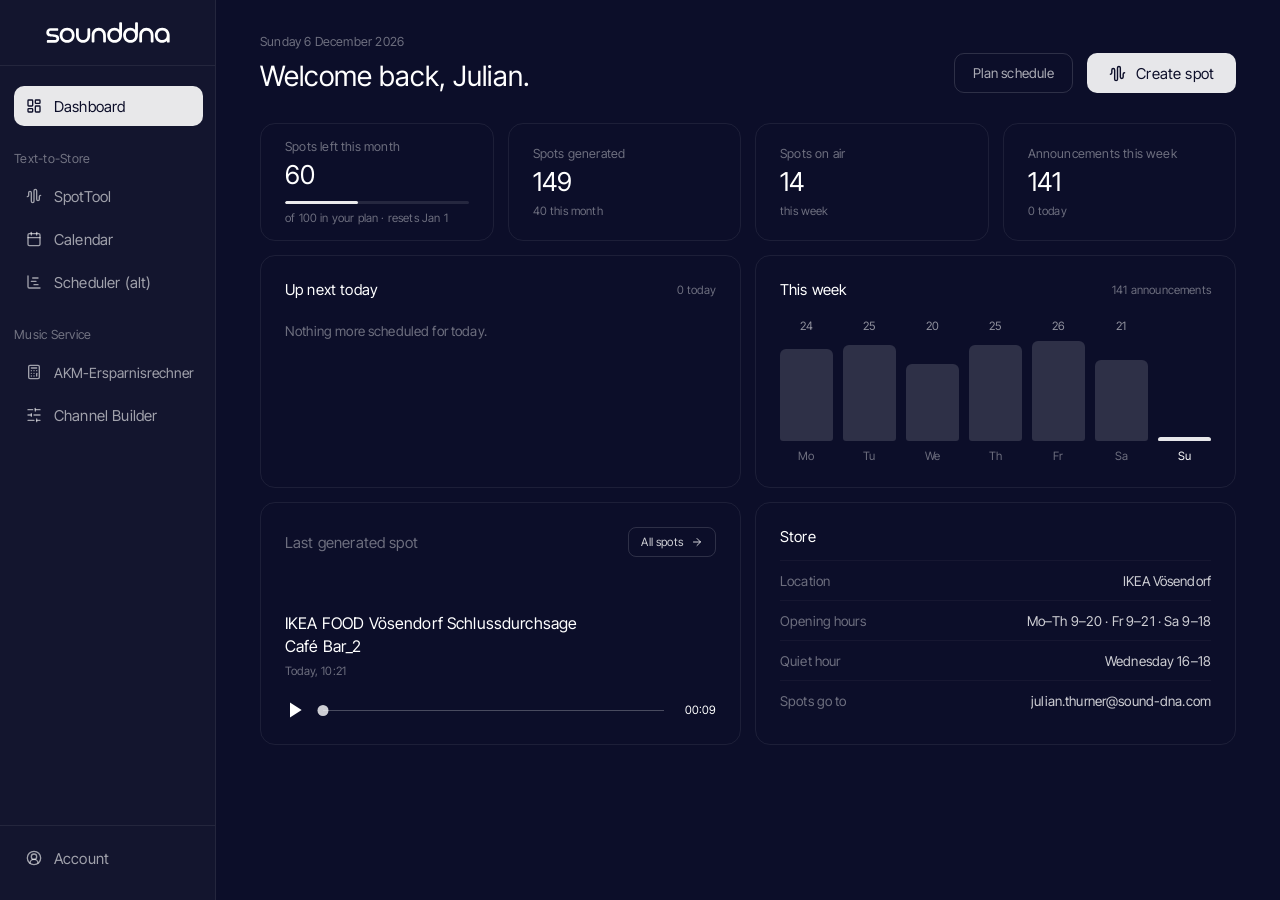
==== commit f27c2045: "Scheduler (alt) back in the menu, with a Replace button instead of Special Notes - New menu item Sch" ====
--- a/index.html
+++ b/index.html
@@ -50,6 +50,7 @@
     <symbol id="i-copy" viewBox="0 0 24 24"><rect width="14" height="14" x="8" y="8" rx="2"/><path d="M4 16c-1.1 0-2-.9-2-2V4c0-1.1.9-2 2-2h10c1.1 0 2 .9 2 2"/></symbol>
     <symbol id="i-lock" viewBox="0 0 24 24"><rect width="18" height="11" x="3" y="11" rx="2"/><path d="M7 11V7a5 5 0 0 1 10 0v4"/></symbol>
     <symbol id="i-infinity" viewBox="0 0 24 24"><path d="M6 16c5 0 7-8 12-8a4 4 0 0 1 0 8c-5 0-7-8-12-8a4 4 0 1 0 0 8"/></symbol>
+    <symbol id="i-info" viewBox="0 0 24 24"><circle cx="12" cy="12" r="10"/><path d="M12 16v-4"/><path d="M12 8h.01"/></symbol>
     <symbol id="i-calculator" viewBox="0 0 24 24"><rect width="16" height="20" x="4" y="2" rx="2"/><line x1="8" x2="16" y1="6" y2="6"/><line x1="16" x2="16" y1="14" y2="18"/><path d="M16 10h.01"/><path d="M12 10h.01"/><path d="M8 10h.01"/><path d="M12 14h.01"/><path d="M8 14h.01"/><path d="M12 18h.01"/><path d="M8 18h.01"/></symbol>
     <symbol id="i-sliders" viewBox="0 0 24 24"><line x1="21" x2="14" y1="4" y2="4"/><line x1="10" x2="3" y1="4" y2="4"/><line x1="21" x2="12" y1="12" y2="12"/><line x1="8" x2="3" y1="12" y2="12"/><line x1="21" x2="16" y1="20" y2="20"/><line x1="12" x2="3" y1="20" y2="20"/><line x1="14" x2="14" y1="2" y2="6"/><line x1="8" x2="8" y1="10" y2="14"/><line x1="16" x2="16" y1="18" y2="22"/></symbol>
     <symbol id="i-bag" viewBox="0 0 24 24"><path d="M6 2 3 6v14a2 2 0 0 0 2 2h14a2 2 0 0 0 2-2V6l-3-4Z"/><path d="M3 6h18"/><path d="M16 10a4 4 0 0 1-8 0"/></symbol>
@@ -96,6 +97,11 @@
         <svg class="icon"><use href="#i-calendar"/></svg>
         <span>Calendar</span>
         <span class="nav-item__dot" title="Unsaved changes"></span>
+      </button>
+
+      <button class="nav-item" data-view="scheduler-alt">
+        <svg class="icon"><use href="#i-gantt"/></svg>
+        <span>Scheduler (alt)</span>
       </button>
 
       <p class="sidebar__section-label">Music Service</p>
@@ -268,6 +274,8 @@
               </div>
             </div>
             <div class="cal-weekbar">
+              <div class="dropdown cal-store" id="cal-store" hidden></div>
+              <span class="cal-weekbar__divider cal-store__divider"></span>
               <button class="cal-week__nav" id="cal-prev" aria-label="Previous week" data-tip="Previous week">
                 <svg class="icon"><use href="#i-chevron-left"/></svg>
               </button>
@@ -283,7 +291,6 @@
           </div>
         </div>
         <aside class="cal-tray" id="cal-tray">
-          <div class="dropdown cal-store" id="cal-store" hidden></div>
           <p class="cal-tray__title">Scheduling Spots</p>
           <div class="cal-tray__search">
             <svg class="icon"><use href="#i-search"/></svg>
@@ -296,83 +303,103 @@
       </div>
     </section>
 
+    <!-- Scheduler (alt): das alte Scheduler-Formular aus /alt, eingebettet
+         (?embed blendet dort die Sidebar aus); lädt beim ersten Öffnen -->
+    <section class="alt-view" data-screen="scheduler-alt" hidden>
+      <iframe class="alt-view__frame" title="Scheduler (alt)" data-src="alt/?embed"></iframe>
+    </section>
+
     <!-- AKM-Ersparnisrechner: Schritt 1 AKM-Kosten pro Jahr, Schritt 2 Vergleich
          mit sounddna (Texte deutsch, die Hinweise bei den Ergebnissen sind
          Pflichttexte und bleiben wörtlich) -->
     <section class="akm-view" data-screen="akm" lang="de" hidden>
-      <div class="akm-field">
-        <p class="akm-field__label">Branche</p>
-        <div class="tiles tiles--5" id="akm-branche"></div>
-      </div>
-
-      <!-- Regler auf logarithmischer Skala, die Zahl daneben bleibt tippbar
-           (auch über das Regler-Ende hinaus) -->
-      <div class="akm-field">
-        <div class="akm-field__head">
-          <label class="akm-field__label" for="akm-input" id="akm-input-label"></label>
-          <input class="akm-input" id="akm-input" type="text" inputmode="numeric" autocomplete="off">
-        </div>
-        <input class="range" id="akm-regler" type="range" min="0" max="1000" step="1" aria-labelledby="akm-input-label">
-        <p class="akm-field__hint" id="akm-hint" hidden></p>
-      </div>
-
-      <div class="akm-result is-empty" id="akm-result">
-        <p class="akm-field__label">AKM-Kosten</p>
-        <p class="akm-result__value" aria-live="polite">
-          <span>ca.</span>
-          <span class="akm-result__amount" id="akm-amount">– €</span>
-          <span>pro Jahr</span>
-        </p>
-        <p class="akm-note">Richtwert auf Basis des Gesamtvertrags AKM/VVAT, Stand <span id="akm-stand"></span>, netto pro Jahr. Die tatsächliche Einstufung legt die AKM fest.</p>
-
-        <button class="more-toggle akm-more" id="akm-more" type="button" aria-expanded="false" aria-controls="akm-annahmen">
-          <span>Annahmen</span>
-          <svg class="icon"><use href="#i-chevron-down"/></svg>
-        </button>
-        <div class="collapse" id="akm-annahmen">
-          <div class="collapse__inner">
-            <ul class="akm-list">
-              <li>WKO-Mitglied, es gilt also der Gesamtvertrag AKM/VVAT.</li>
-              <li>Jährliche Vorauszahlung. Der Rabatt von 20&nbsp;% wirkt nur im Handel.</li>
-              <li>Musik von Tonträger oder Streaming, also 23&nbsp;% LSG-Zuschlag. Kopierentgelte werden nie eingerechnet.</li>
-              <li>5&nbsp;% VVAT-Beitrag.</li>
-              <li>Gastronomie: Tarifgruppe B, 6 Öffnungstage pro Woche, Belegung 2 Gäste pro Platz und Tag. Das ist ein angenommener Durchschnittsbetrieb, das Ergebnis also ein Durchschnittswert.</li>
-            </ul>
-          </div>
-        </div>
-      </div>
-
-      <!-- Schritt 2: Gegenüberstellung mit sounddna. Unser Preis ist noch
-           provisorisch (SDNA_PREIS in js/akm.js) -->
-      <div class="akm-field akm-field--step">
-        <div class="akm-field__head">
-          <label class="akm-field__label" for="akm-dienst">Bisheriger Musikdienst in € pro Monat</label>
-          <input class="akm-input" id="akm-dienst" type="text" inputmode="numeric" autocomplete="off" placeholder="0">
-        </div>
-      </div>
-
-      <div class="akm-result akm-compare is-empty" id="akm-compare">
-        <div class="akm-compare__cols">
-          <div>
+      <!-- oben: Eingaben links, AKM-Kosten rechts daneben -->
+      <div class="akm-top">
+        <div class="akm-inputs">
+          <div class="akm-field">
+            <p class="akm-field__label">Branche</p>
+            <div class="tiles tiles--5" id="akm-branche"></div>
+          </div>
+
+          <!-- Regler auf logarithmischer Skala, die Zahl daneben bleibt tippbar
+               (auch über das Regler-Ende hinaus) -->
+          <div class="akm-field akm-field--box">
+            <div class="akm-field__head">
+              <span class="akm-field__title">
+                <label class="akm-field__label" for="akm-input" id="akm-input-label"></label>
+                <!-- Hinweis der Branche: erscheint beim Hovern -->
+                <button class="akm-info" id="akm-info" type="button" data-tip-wide hidden><svg class="icon"><use href="#i-info"/></svg></button>
+              </span>
+              <input class="akm-input" id="akm-input" type="text" inputmode="numeric" autocomplete="off">
+            </div>
+            <input class="range" id="akm-regler" type="range" min="0" max="1000" step="1" aria-labelledby="akm-input-label">
+          </div>
+
+          <!-- für Schritt 2 (bisher gegen sounddna) -->
+          <div class="akm-field">
+            <div class="akm-field__head">
+              <label class="akm-field__label" for="akm-dienst">Bisheriger Musikdienst in € pro Monat</label>
+              <input class="akm-input" id="akm-dienst" type="text" inputmode="numeric" autocomplete="off" placeholder="0">
+            </div>
+          </div>
+        </div>
+
+        <div class="akm-result is-empty" id="akm-result">
+          <p class="akm-field__label">AKM-Kosten</p>
+          <p class="akm-note">Richtwert auf Basis des Gesamtvertrags AKM/VVAT, Stand <span id="akm-stand"></span>, netto pro Jahr. Die tatsächliche Einstufung legt die AKM fest.</p>
+
+          <button class="more-toggle akm-more" id="akm-more" type="button" aria-expanded="false" aria-controls="akm-annahmen">
+            <span>Annahmen</span>
+            <svg class="icon"><use href="#i-chevron-down"/></svg>
+          </button>
+          <div class="collapse" id="akm-annahmen">
+            <div class="collapse__inner">
+              <ul class="akm-list">
+                <li>WKO-Mitglied, es gilt also der Gesamtvertrag AKM/VVAT.</li>
+                <li>Jährliche Vorauszahlung. Der Rabatt von 20&nbsp;% wirkt nur im Handel.</li>
+                <li>Musik von Tonträger oder Streaming, also 23&nbsp;% LSG-Zuschlag. Kopierentgelte werden nie eingerechnet.</li>
+                <li>5&nbsp;% VVAT-Beitrag.</li>
+                <li>Gastronomie: Tarifgruppe B, 6 Öffnungstage pro Woche, Belegung 2 Gäste pro Platz und Tag. Das ist ein angenommener Durchschnittsbetrieb, das Ergebnis also ein Durchschnittswert.</li>
+              </ul>
+            </div>
+          </div>
+
+          <!-- Betrag unten im Feld, „pro Jahr“ daneben -->
+          <p class="akm-result__value" aria-live="polite">
+            <span class="akm-result__amount" id="akm-amount">– €</span>
+            <span>pro Jahr</span>
+          </p>
+        </div>
+      </div>
+
+      <!-- Schritt 2, von links nach rechts: bisher → mit sounddna → Ersparnis.
+           Unser Preis ist noch provisorisch (SDNA_PREIS in js/akm.js) -->
+      <div class="akm-compare is-empty" id="akm-compare">
+        <div class="akm-compare__row">
+          <div class="akm-compare__cell akm-compare__cell--bisher">
             <p class="akm-field__label">Bisher</p>
             <p class="akm-compare__sum" id="akm-bisher">– €</p>
             <p class="akm-compare__parts" id="akm-bisher-parts"></p>
           </div>
-          <div>
-            <p class="akm-field__label">Mit sounddna</p>
+          <div class="akm-compare__cell akm-compare__cell--sdna">
+            <p class="akm-field__title">
+              <span class="akm-field__label">Mit sounddna</span>
+              <button class="akm-info" type="button" aria-label="Das von sounddna gelieferte Repertoire ist AKM-frei." data-tip="Das von sounddna gelieferte Repertoire ist AKM-frei." data-tip-wide><svg class="icon"><use href="#i-info"/></svg></button>
+            </p>
             <p class="akm-compare__sum" id="akm-sdna">– €</p>
-            <p class="akm-compare__parts">Das von sounddna gelieferte Repertoire ist <span class="akm-nowrap">AKM-frei.</span></p>
-          </div>
-        </div>
-
-        <p class="akm-field__label" id="akm-diff-label">Ersparnis</p>
-        <p class="akm-result__value" aria-live="polite">
-          <span>ca.</span>
-          <span class="akm-result__amount" id="akm-diff">– €</span>
-          <span>pro Jahr</span>
-        </p>
-        <p class="akm-note">Die Ersparnis gilt nur, wenn am Standort keine andere lizenzpflichtige Musikquelle läuft, zum Beispiel Radio, TV mit Ton oder Live-Musik.</p>
-      </div>
+          </div>
+          <div class="akm-compare__cell akm-compare__cell--diff">
+            <p class="akm-field__label" id="akm-diff-label">Ersparnis</p>
+            <p class="akm-result__value" aria-live="polite">
+              <span class="akm-result__amount" id="akm-diff">– €</span>
+              <span>pro Jahr</span>
+            </p>
+          </div>
+        </div>
+      </div>
+
+      <!-- Disclaimer: bleibt unten mittig stehen -->
+      <p class="akm-disclaimer">Die Ersparnis gilt nur, wenn am Standort keine andere lizenzpflichtige Musikquelle läuft, zum Beispiel Radio, TV mit Ton oder Live-Musik.</p>
     </section>
 
     <!-- Channel Builder: Branche → Teilbereich → Klangraum → Genres, daneben
--- a/css/base.css
+++ b/css/base.css
@@ -218,10 +218,16 @@
                                             wenn sie erscheint (Spur ist unsichtbar, nur der 4px-Daumen zeigt sich) */
   scrollbar-gutter: stable both-edges;   /* hält den Inhalt exakt mittig */
   --main-x: 44px;                        /* seitlicher Innenabstand (der Calendar nimmt ihn rundum) */
-  padding: 34px var(--main-x) 64px;
+  --main-bottom: 64px;                   /* unterer Innenabstand (der AKM-Disclaimer reicht hinein) */
+  padding: 34px var(--main-x) var(--main-bottom);
   display: flex;
   justify-content: center;
 }
+
+/* Scheduler (alt): das alte Formular füllt den ganzen Inhaltsbereich */
+body.view-alt .main { padding: 0; overflow: hidden; scrollbar-gutter: auto; }
+.alt-view { width: 100%; height: 100%; }
+.alt-view__frame { display: block; width: 100%; height: 100%; border: 0; background: var(--dunkelblau); }
 
 @keyframes view-in {
   from { opacity: 0; transform: translateY(4px); }
@@ -420,7 +426,7 @@
   margin-top: -7px;
   border: none;
   border-radius: 50%;
-  background: var(--nav-active);
+  background: var(--text-100);
   transition: box-shadow var(--transition);
 }
 
@@ -429,14 +435,11 @@
   height: 16px;
   border: none;
   border-radius: 50%;
-  background: var(--nav-active);
+  background: var(--text-100);
   transition: box-shadow var(--transition);
 }
 
-.range:hover::-webkit-slider-thumb,
-.range:active::-webkit-slider-thumb { box-shadow: 0 0 0 6px var(--white-10); }
-.range:hover::-moz-range-thumb,
-.range:active::-moz-range-thumb { box-shadow: 0 0 0 6px var(--white-10); }
+/* Ring nur bei Tastatur-Fokus, nicht beim Hovern */
 .range:focus-visible::-webkit-slider-thumb { box-shadow: 0 0 0 6px var(--white-14); }
 .range:focus-visible::-moz-range-thumb { box-shadow: 0 0 0 6px var(--white-14); }
 
@@ -1086,6 +1089,16 @@
 
 [data-tip][data-tip-pos="bottom"]::after { bottom: auto; top: calc(100% + 8px); }
 
+/* längere Hinweise (data-tip-wide): umbrechen statt einer langen Zeile */
+[data-tip][data-tip-wide]::after {
+  width: max-content;
+  max-width: 260px;
+  padding: 7px 11px 8px;
+  white-space: normal;
+  text-align: left;
+  line-height: 1.45;
+}
+
 /* ================================================================
    RESPONSIVE (Layout-Ebene)
    ================================================================ */
@@ -1127,7 +1140,7 @@
   .sidebar__nav { margin-top: 20px; flex-direction: column; gap: 4px; }
   .nav-item { justify-content: flex-start; padding: 0 14px; height: 44px; }
 
-  .main { --main-x: 26px; padding: 24px var(--main-x) 48px; }
+  .main { --main-x: 26px; --main-bottom: 48px; padding: 24px var(--main-x) var(--main-bottom); }
 }
 
 @media (max-width: 980px) {
@@ -1139,7 +1152,7 @@
     padding-top: 56px;
   }
 
-  .main { overflow: visible; padding: 20px 16px 40px; }
+  .main { overflow: visible; --main-bottom: 40px; padding: 20px 16px var(--main-bottom); }
 
   .history {
     overflow: visible;
@@ -1152,9 +1165,10 @@
 }
 
 /* Laptop-Höhen (z. B. 14-Zoll-MacBook): alles eine Spur kompakter,
-   was nicht passt, darf scrollen */
-@media (max-height: 1010px) {
-  .main { --main-x: 40px; padding: 26px var(--main-x) 56px; }
+   was nicht passt, darf scrollen. Nur bei voller Breite – darunter gelten
+   die eigenen, kompakteren Abstände von Tablet und Handy */
+@media (max-height: 1010px) and (min-width: 1241px) {
+  .main { --main-x: 40px; --main-bottom: 56px; padding: 26px var(--main-x) var(--main-bottom); }
 }
 
 @media (prefers-reduced-motion: reduce) {
--- a/css/calendar.css
+++ b/css/calendar.css
@@ -83,6 +83,39 @@
 
 .cal-weekbar__divider { flex: none; width: 1px; height: 18px; margin: 0 4px; background: var(--white-25); }
 
+/* Store-Auswahl (Master Viewer, Master Editor) vorne in der Leiste – feste
+   Breite, damit die Leiste beim Wechseln nicht springt; das Menü geht nach
+   oben auf, Stores mit ungespeicherten Änderungen tragen einen Punkt */
+.cal-store[hidden] + .cal-store__divider { display: none; }
+.cal-store .dropdown__toggle {
+  width: 184px;
+  height: 30px;
+  padding: 0 10px;
+  border-radius: 8px;
+  background: none;
+  font-size: var(--fs-menu);
+  color: var(--text-100);
+}
+.cal-store .dropdown__toggle:hover,
+.cal-store.is-open .dropdown__toggle { background: var(--white-14); }
+.cal-store .dropdown__value { min-width: 0; }
+.cal-store .dropdown__value span { overflow: hidden; text-overflow: ellipsis; }
+.cal-store .dropdown__menu {
+  top: auto;
+  bottom: calc(100% + 14px);
+  left: -6px;
+  min-width: 220px;
+}
+.cal-store .dropdown__menu--tall { max-height: 320px; }
+.cal-store .dropdown__option.is-unsaved::after {
+  content: '';
+  width: 6px;
+  height: 6px;
+  margin-left: auto;
+  border-radius: 50%;
+  background: var(--text-66);
+}
+
 /* ungespeicherte Änderungen: eigene Leiste über der Woche, geht nach oben
    auf (0fr → 1fr). Save weiß, Discard mit Rahmen – wie Done / Cancel im
    Bearbeitungsfeld. */
@@ -549,21 +582,6 @@
 
 .cal-tray.is-editing .dropdown__menu { background: var(--edit-pop); }
 .cal-tray.is-editing .ghost-btn--invert { color: var(--edit-on-ink); }
-
-/* Store-Auswahl (wer alle Stores sieht) – ungespeicherte Stores mit Punkt */
-.cal-store { margin-bottom: 18px; }
-.cal-store .dropdown__toggle { height: 38px; padding: 0 13px 0 14px; background: var(--white-6); font-size: var(--fs-menu); }
-.cal-store .dropdown__toggle:hover,
-.cal-store.is-open .dropdown__toggle { background: var(--white-10); }
-.cal-store .dropdown__menu--tall { max-height: 320px; }
-.cal-store .dropdown__option.is-unsaved::after {
-  content: '';
-  width: 6px;
-  height: 6px;
-  margin-left: auto;
-  border-radius: 50%;
-  background: var(--text-66);
-}
 
 .cal-tray__title {
   margin-bottom: 16px;
--- a/css/akm.css
+++ b/css/akm.css
@@ -12,14 +12,42 @@
 
 .akm-view {
   width: 100%;
-  max-width: 640px;   /* wie der Channel Builder */
+  max-width: 1080px;
+  min-height: 100%;   /* damit der Disclaimer ganz unten stehen kann */
   align-self: flex-start;
   display: flex;
   flex-direction: column;
   animation: view-in var(--dur-fast) var(--ease);
 }
 
+/* oben: ein gefülltes Feld – Eingaben links, AKM-Kosten rechts daneben */
+.akm-top {
+  display: grid;
+  grid-template-columns: minmax(0, 1fr) 340px;
+  gap: 48px;
+  align-items: stretch;
+  padding: 30px;
+  border-radius: var(--radius-lg);
+  background: var(--card-bg);
+}
+
+/* Kacheln und Eingabe auf dem Feld: eine Spur heller als das Feld */
+.akm-top .tile { background: var(--white-6); }
+.akm-top .tile:hover { background: var(--white-10); }
+.akm-top .tile.is-active { background: var(--nav-active); }
+.akm-top .akm-input { background: var(--white-6); }
+.akm-top .akm-input:hover,
+.akm-top .akm-input:focus { background: var(--white-10); }
+
 .akm-field + .akm-field { margin-top: 30px; }
+.akm-field__label + .tiles { margin-top: 8px; }   /* mehr Luft unter „Branche“ */
+
+/* Fläche: eigenes Feld wie die Kacheln, Eingabe darin eine Spur heller */
+.akm-field--box {
+  padding: 18px 20px 20px;
+  border-radius: var(--radius-lg);
+  background: var(--white-6);
+}
 
 .akm-field__label {
   display: block;
@@ -39,6 +67,29 @@
 }
 
 .akm-field__head .akm-field__label { margin-bottom: 0; }
+
+/* Label mit Info-Icon daneben */
+.akm-field__title { display: inline-flex; align-items: center; gap: 6px; min-width: 0; }
+.akm-field__title .akm-field__label { margin-bottom: 0; }
+
+/* in der Leiste: Icon ohne eigene Höhe, damit die Labels auf einer Linie bleiben */
+.akm-compare .akm-field__title { display: flex; margin-bottom: 10px; }
+.akm-compare .akm-info { margin: -3px 0; }
+
+.akm-info {
+  width: 20px;
+  height: 20px;
+  flex: none;
+  display: grid;
+  place-items: center;
+  color: var(--text-40);
+  cursor: help;
+  transition: color var(--transition);
+}
+
+.akm-info[hidden] { display: none; }
+.akm-info:hover { color: var(--text-100); }
+.akm-info .icon { width: 15px; height: 15px; }
 
 .akm-input {
   width: 128px;
@@ -54,30 +105,23 @@
 .akm-input:hover,
 .akm-input:focus { background: var(--card-bg); }
 
-.akm-field__hint {
-  margin-top: 10px;
-  font-size: var(--fs-small);
-  letter-spacing: var(--ls-small);
-  line-height: 1.5;
-  color: var(--text-40);
-}
-
-/* ---- Ergebnis: gefüllte Fläche statt Rahmen ---- */
-.akm-result {
-  margin-top: 38px;
-  padding: 28px 30px 24px;
-  border-radius: var(--radius-lg);
-  background: var(--card-bg);
-}
+/* ---- AKM-Kosten: Label, Hinweis und Annahmen oben, Betrag unten ---- */
+.akm-result { display: flex; flex-direction: column; }
+.akm-result .akm-note { margin-top: 0; }
+.akm-result .akm-more { align-self: flex-start; }
+.akm-result .akm-result__value { margin-top: auto; padding-top: 28px; }
 
 .akm-result__value {
   display: flex;
   align-items: baseline;
   flex-wrap: wrap;
-  gap: 4px 14px;
+  gap: 2px 14px;
   font-size: var(--fs-card-title);
   color: var(--text-55);
 }
+
+/* „pro Jahr“ neben der Zahl; nur wenn sie zu lang wird, rutscht es darunter */
+.akm-result__value > :last-child { white-space: nowrap; }
 
 .akm-result__amount {
   font-size: 56px;
@@ -87,7 +131,19 @@
   transition: color var(--transition);
 }
 
-.akm-result.is-empty .akm-result__amount { color: var(--text-25); }
+.is-empty .akm-result__amount { color: var(--text-25); }
+
+/* Schätzwelle statt „ca.“: wächst mit dem Betrag, Screenreader lesen „ca.“ */
+.akm-result__amount::before {
+  content: '~';
+  content: '~' / 'ca.';
+  margin-right: 0.06em;
+  font-size: 0.8em;
+  vertical-align: 0.04em;
+  color: var(--text-40);
+}
+
+.is-empty .akm-result__amount::before { content: none; }
 
 .akm-note {
   margin-top: 20px;
@@ -97,16 +153,27 @@
   color: var(--text-40);
 }
 
-/* ---- Schritt 2: bisher gegen sounddna, darunter die Differenz ---- */
-.akm-field--step { margin-top: 44px; }
-.akm-field--step + .akm-result { margin-top: 18px; }
-
-.akm-compare__cols {
+/* ---- Schritt 2, ohne Feld, von links nach rechts: bisher →
+        mit sounddna → Ersparnis ---- */
+.akm-compare {
+  margin-top: 40px;
+  padding-top: 36px;
+  border-top: 1px solid var(--white-10);   /* dünne Linie über der Leiste */
+}
+
+.akm-compare__row {
   display: grid;
-  grid-template-columns: repeat(2, minmax(0, 1fr));
-  gap: 20px;
-  margin-bottom: 28px;
-}
+  grid-template-columns: repeat(2, minmax(0, 1fr)) minmax(0, 1.3fr);
+  grid-template-areas: "bisher sdna diff";
+  gap: 24px 32px;
+  align-items: start;
+}
+
+.akm-compare__cell--bisher { grid-area: bisher; }
+.akm-compare__cell--sdna   { grid-area: sdna; }
+.akm-compare__cell--diff   { grid-area: diff; }
+
+.akm-compare__cell--diff .akm-result__amount { font-size: 44px; }
 
 .akm-compare__sum {
   font-size: 30px;
@@ -125,7 +192,23 @@
   color: var(--text-40);
 }
 
-.akm-nowrap { white-space: nowrap; }
+/* Disclaimer als Sticky Footer: unten mittig bündig mit dem Fensterrand,
+   reicht dafür in den unteren Innenabstand der Seite (Sticky rechnet ihn
+   sonst ab); der Inhalt läuft mit einem Verlauf darunter durch */
+.akm-disclaimer {
+  position: sticky;
+  bottom: calc(-1 * var(--main-bottom, 0px));
+  z-index: 1;
+  margin: auto 0 calc(-1 * var(--main-bottom, 0px));
+  padding: 40px 0 22px;
+  text-align: center;
+  font-size: var(--fs-small);
+  letter-spacing: var(--ls-small);
+  line-height: 1.55;
+  color: var(--text-40);
+  background: linear-gradient(to bottom, transparent, var(--dunkelblau) 55%);
+  pointer-events: none;
+}
 
 /* Annahmen: aufklappbar unter dem Ergebnis (Button: .more-toggle in base.css) */
 .akm-more { margin-top: 14px; }
@@ -158,8 +241,22 @@
   background: var(--text-25);
 }
 
+/* schmaler: Kosten unter die Eingaben, Schritt 2 auf zwei Spalten */
 @media (max-width: 980px) {
-  .akm-result { padding: 22px 20px 20px; }
-  .akm-result__amount { font-size: 42px; }
+  .akm-top { grid-template-columns: minmax(0, 1fr); gap: 32px; padding: 22px 20px 20px; }
+  .akm-disclaimer { bottom: 0; }   /* hier scrollt das ganze Fenster */
+  .akm-compare { margin-top: 32px; padding-top: 28px; }
+  .akm-compare__row {
+    grid-template-columns: repeat(2, minmax(0, 1fr));
+    grid-template-areas: "bisher sdna" "diff diff";
+  }
+  .akm-result__amount,
+  .akm-compare__cell--diff .akm-result__amount { font-size: 42px; }
   .akm-compare__sum { font-size: 24px; }
 }
+
+/* Handy: schmalere Eingabe, damit die Labels daneben Platz haben */
+@media (max-width: 600px) {
+  .akm-input { width: 100px; }
+  .akm-field--box { padding: 16px 16px 18px; }
+}
